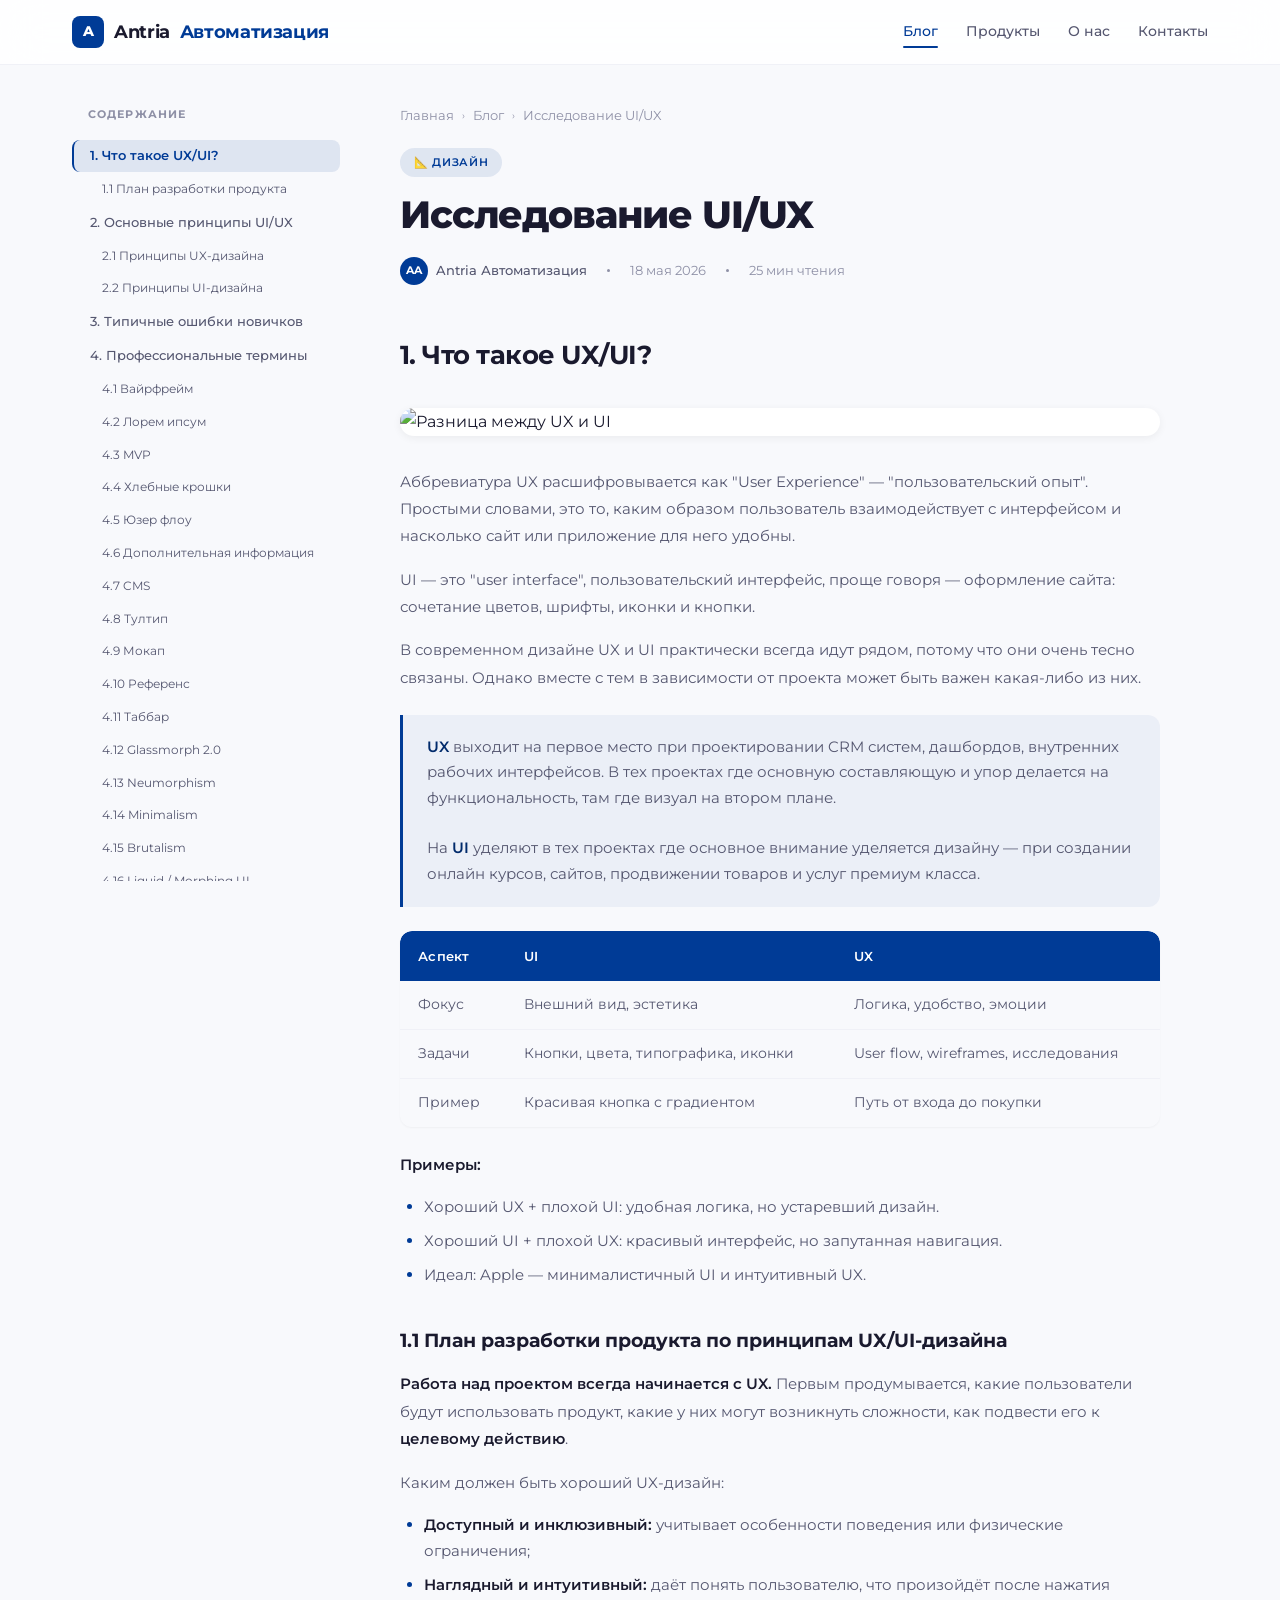
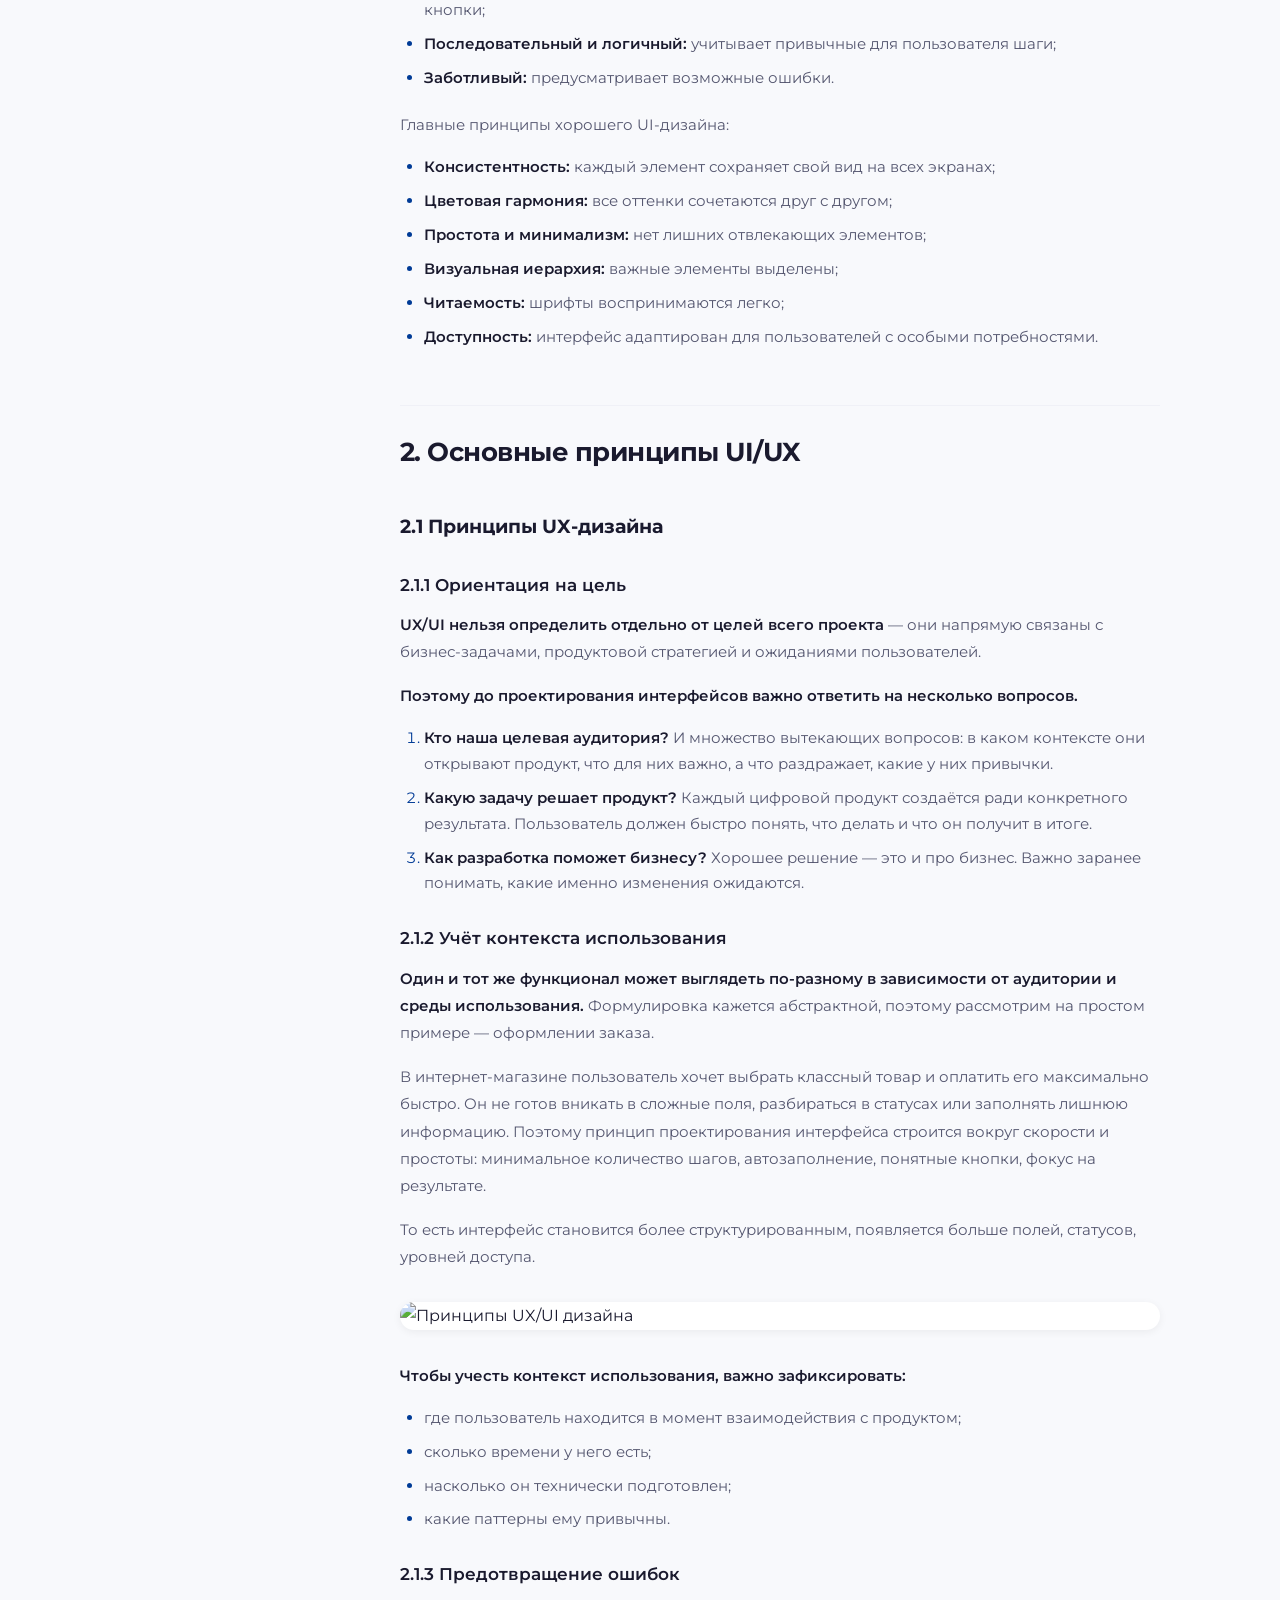
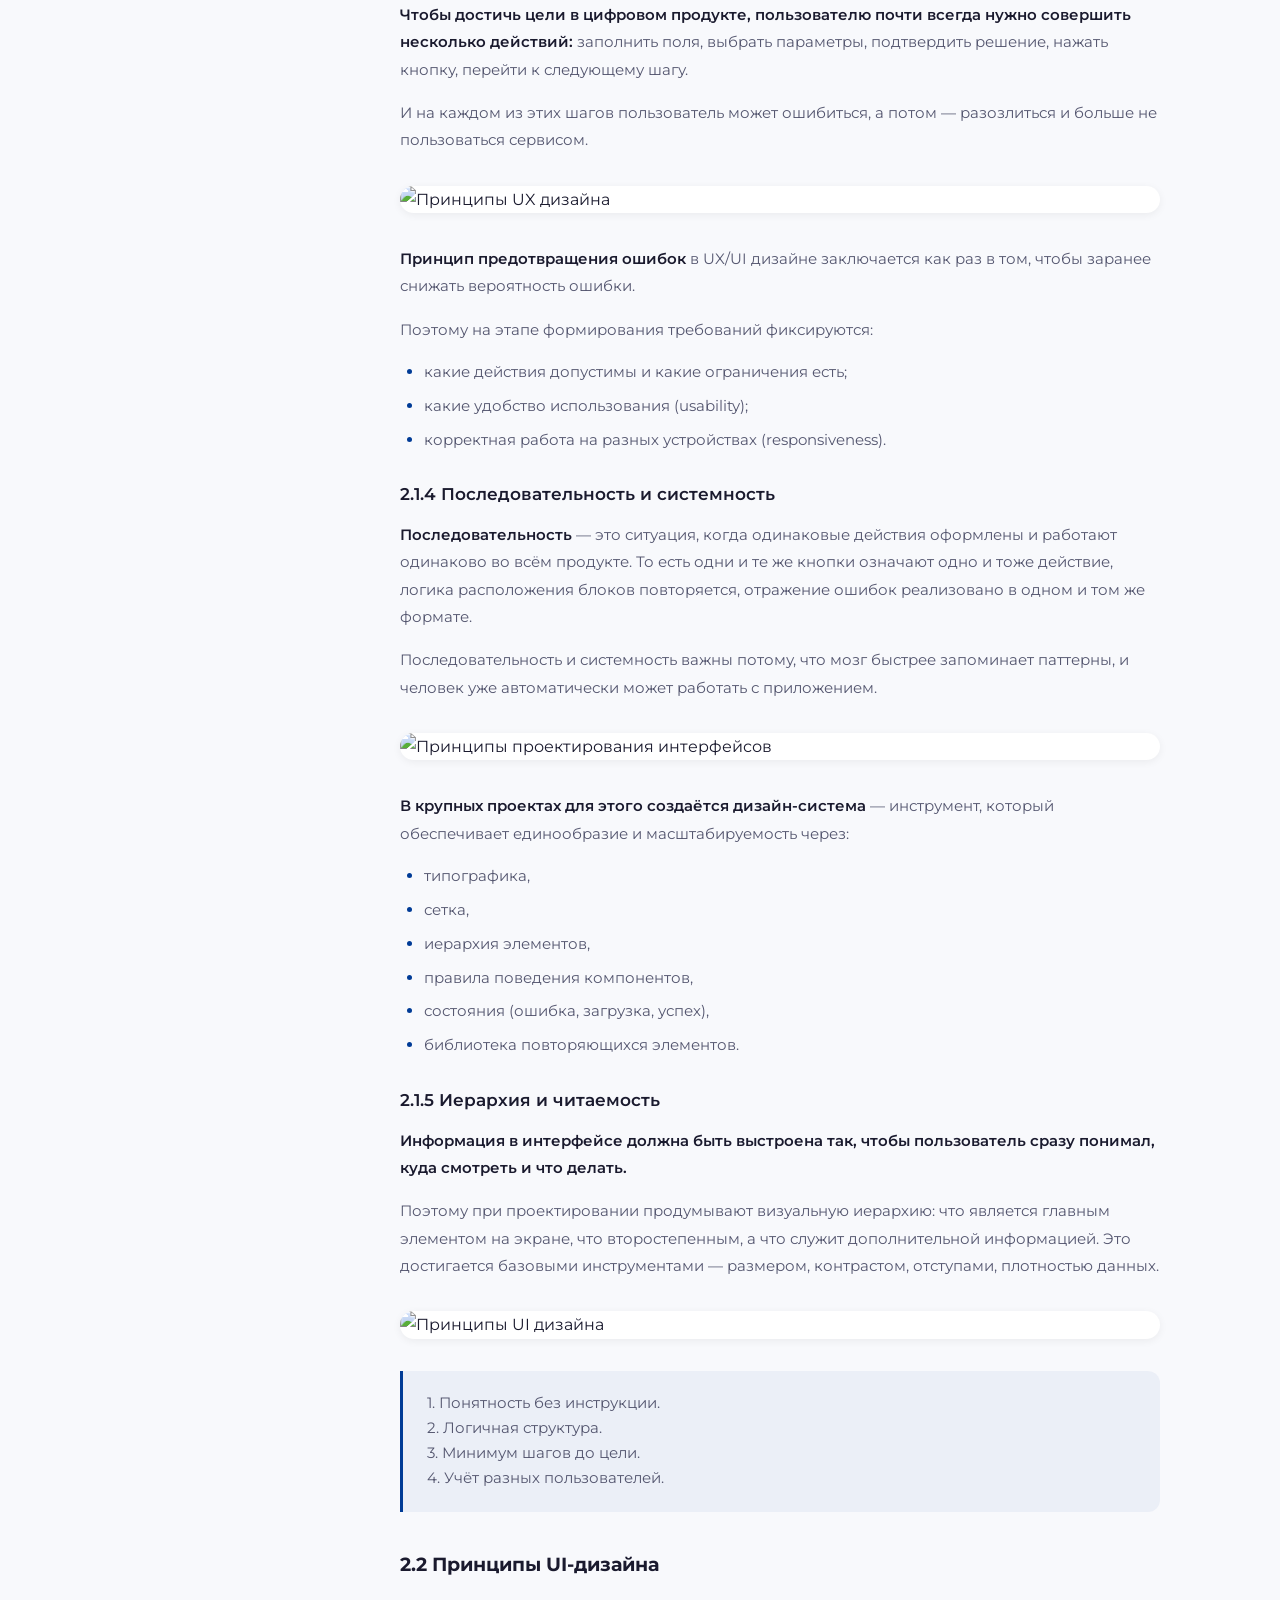
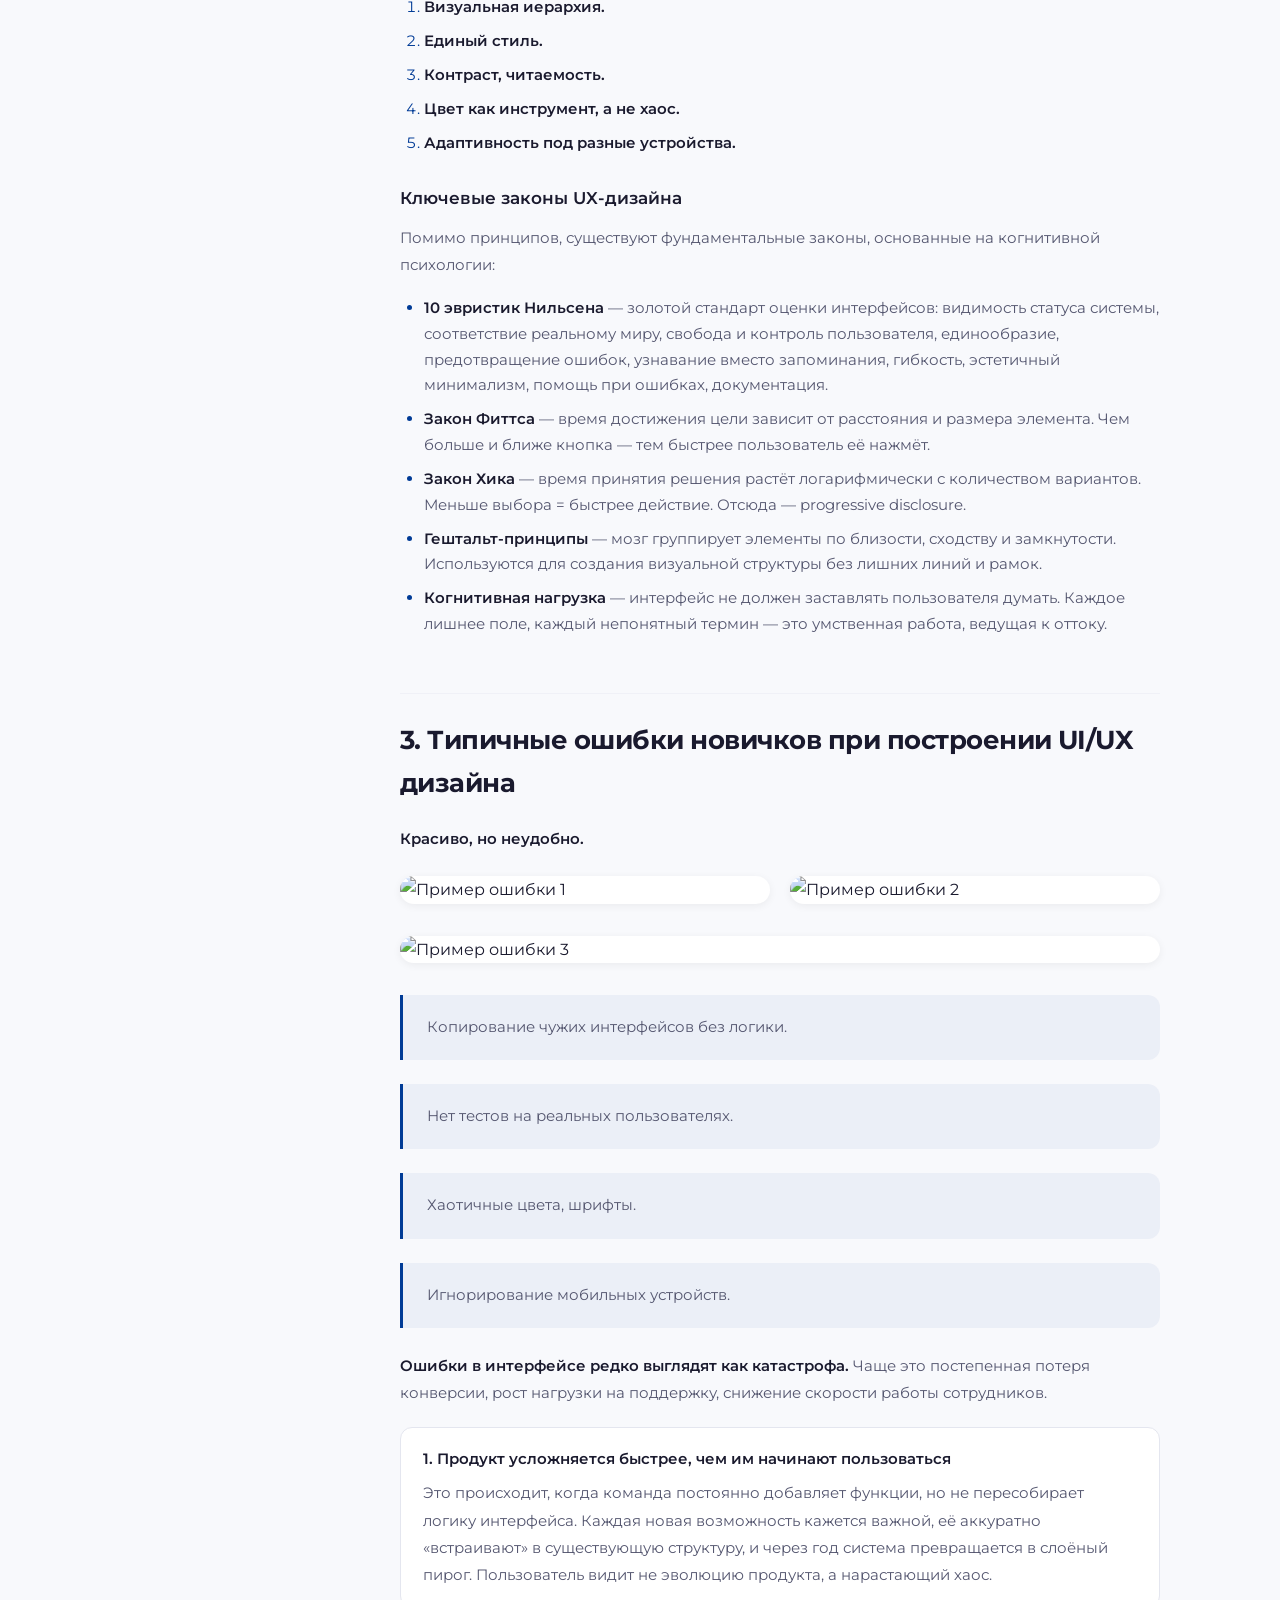
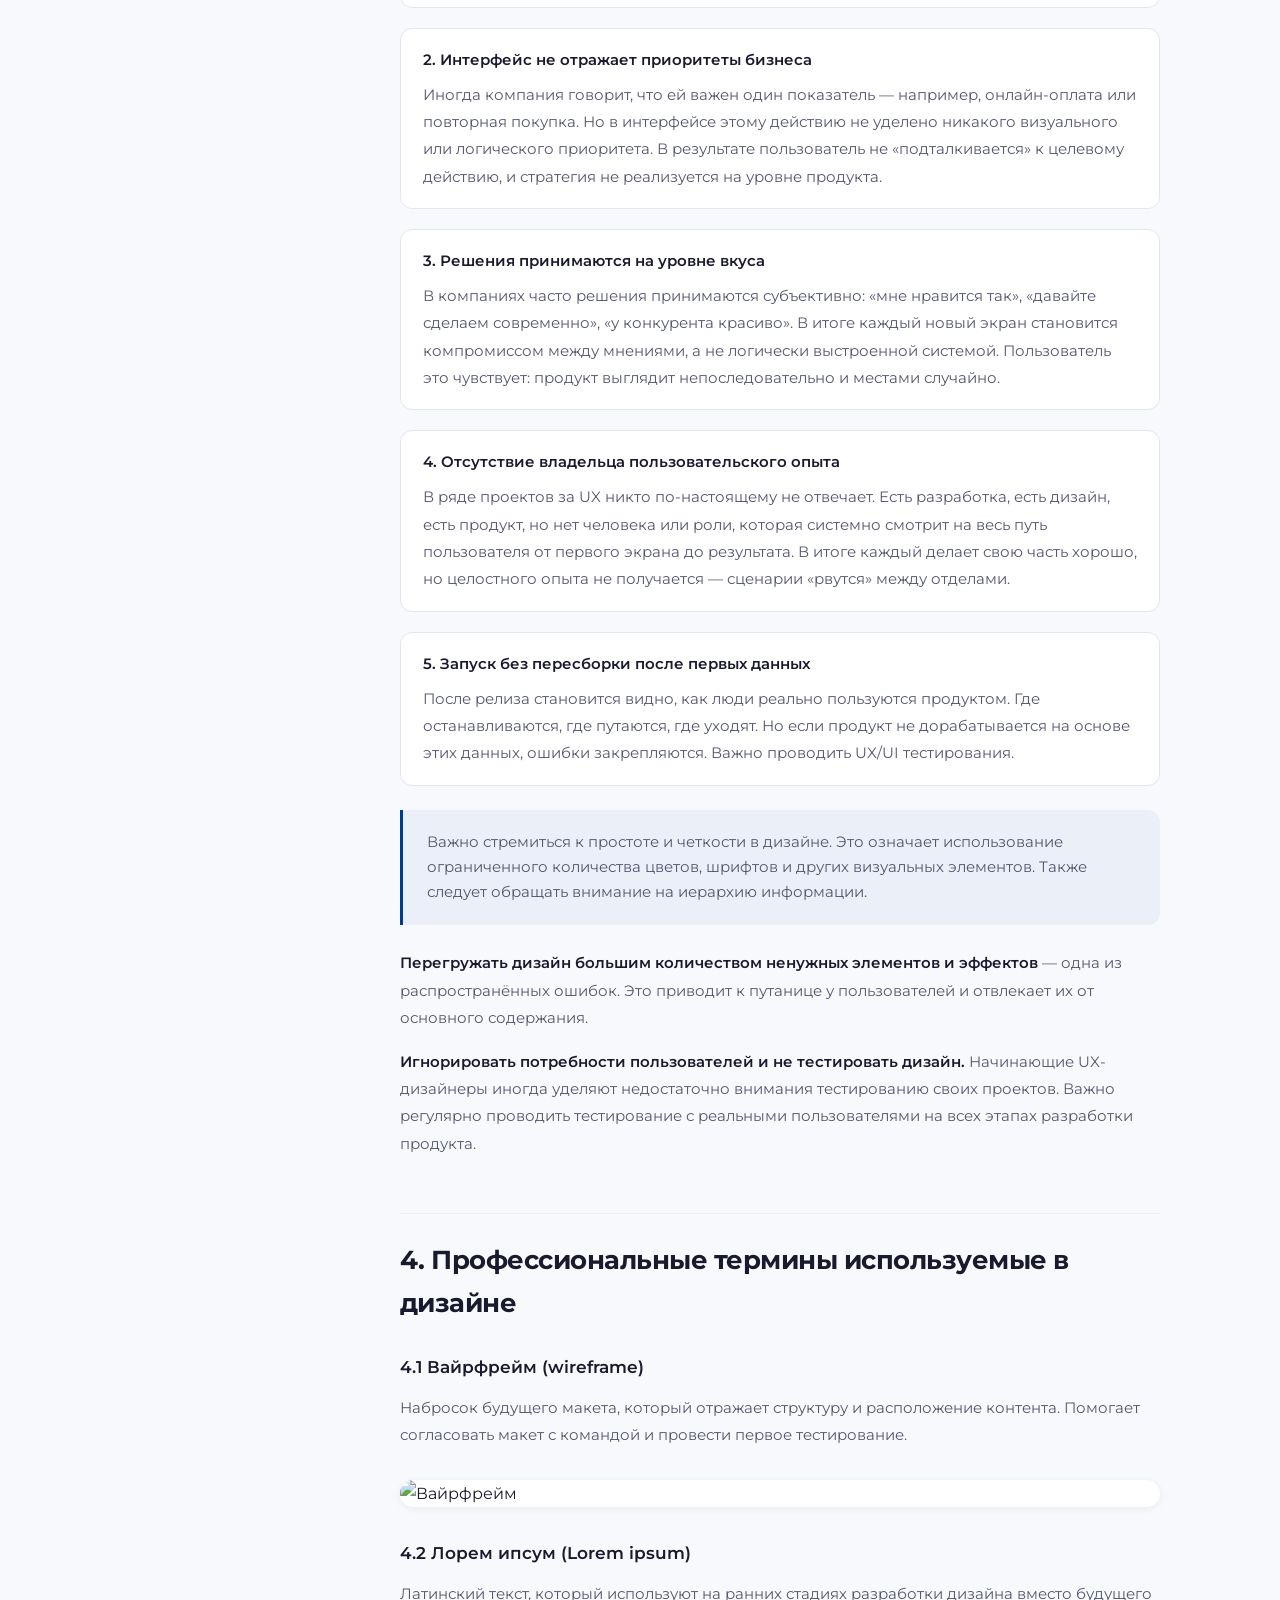
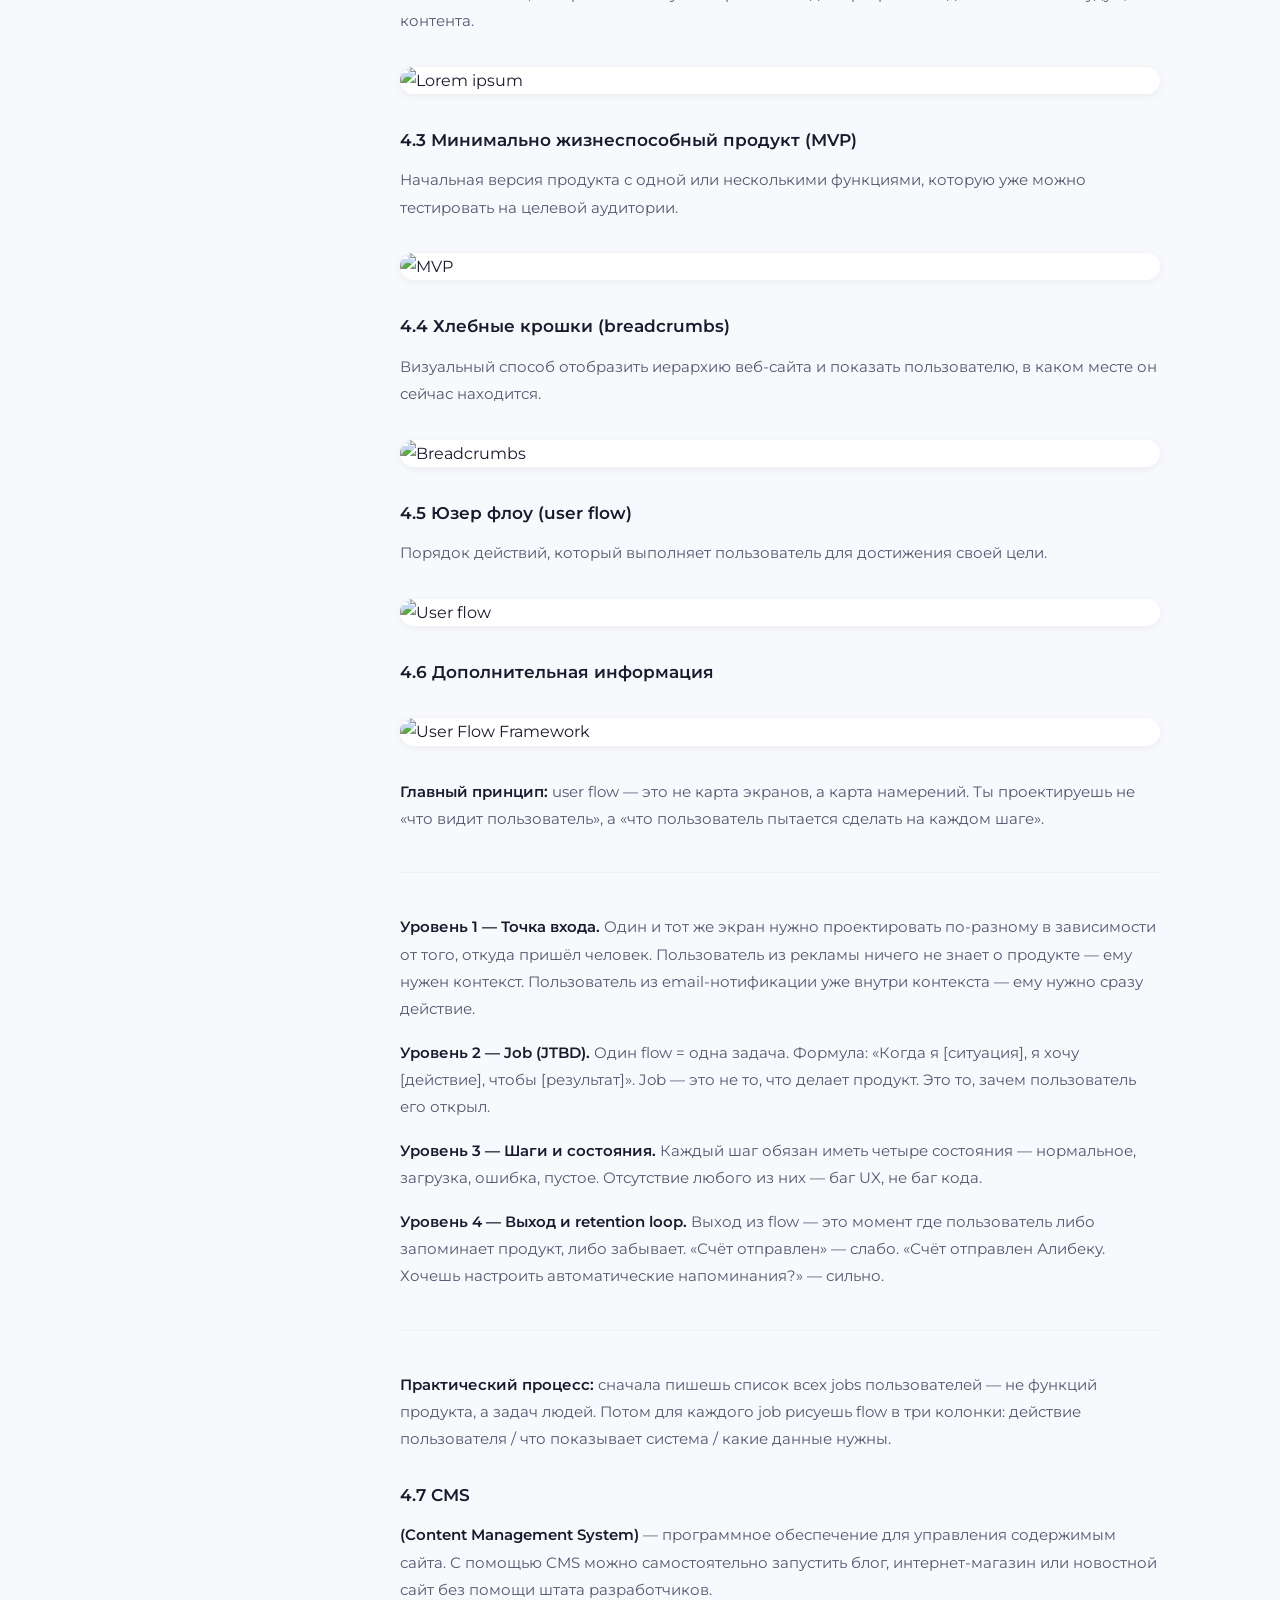
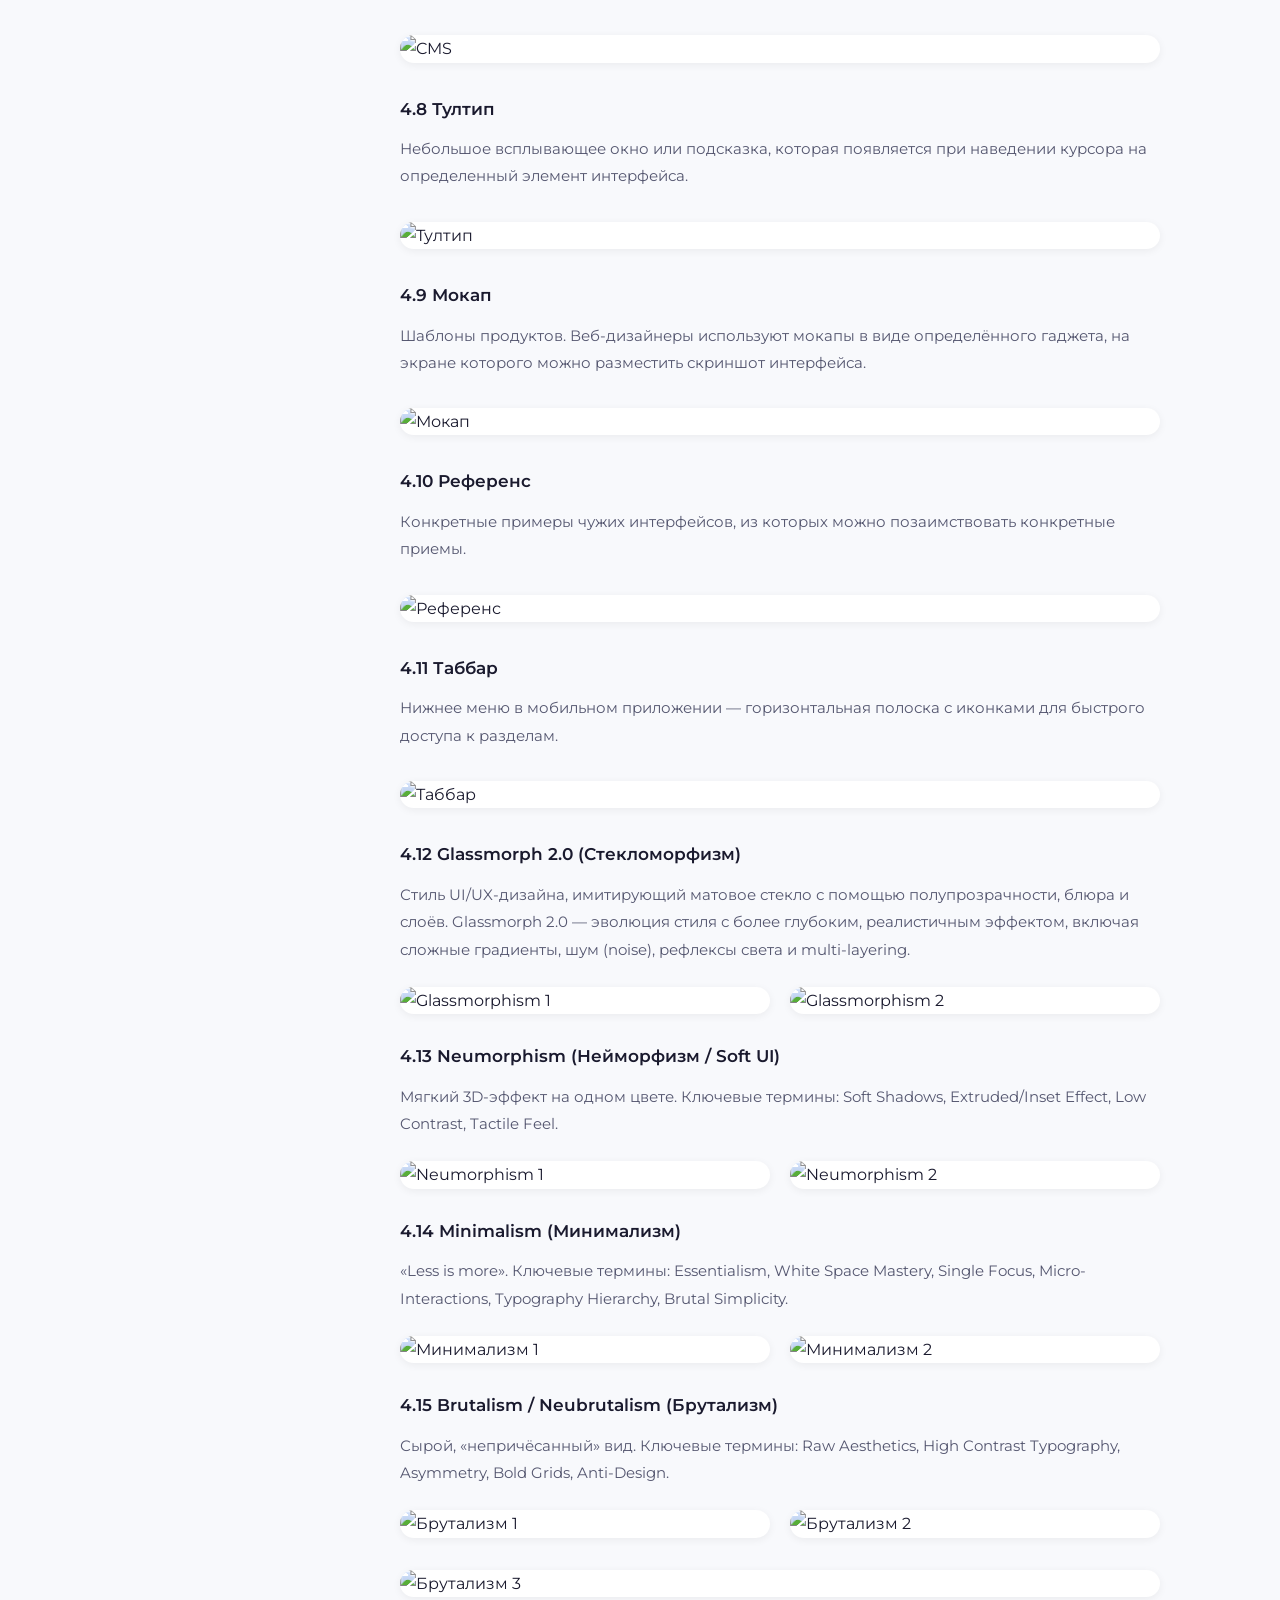
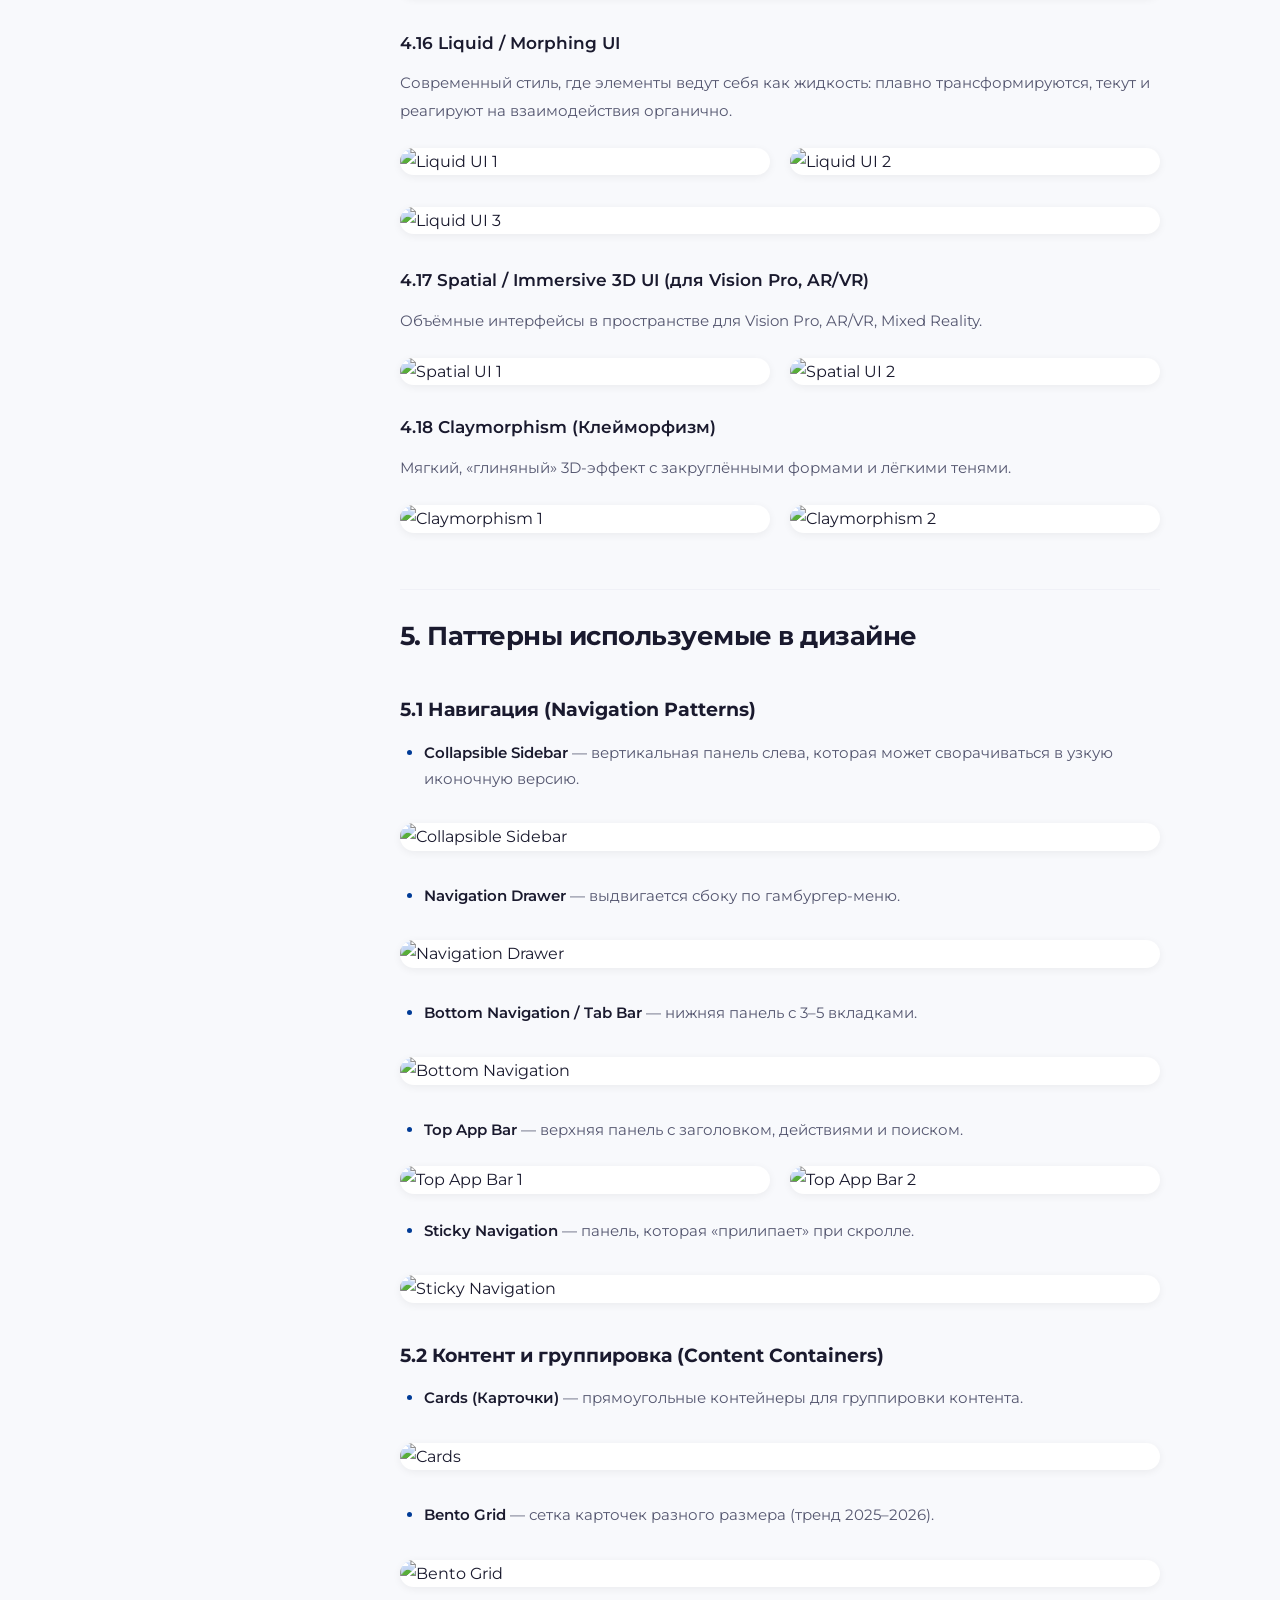
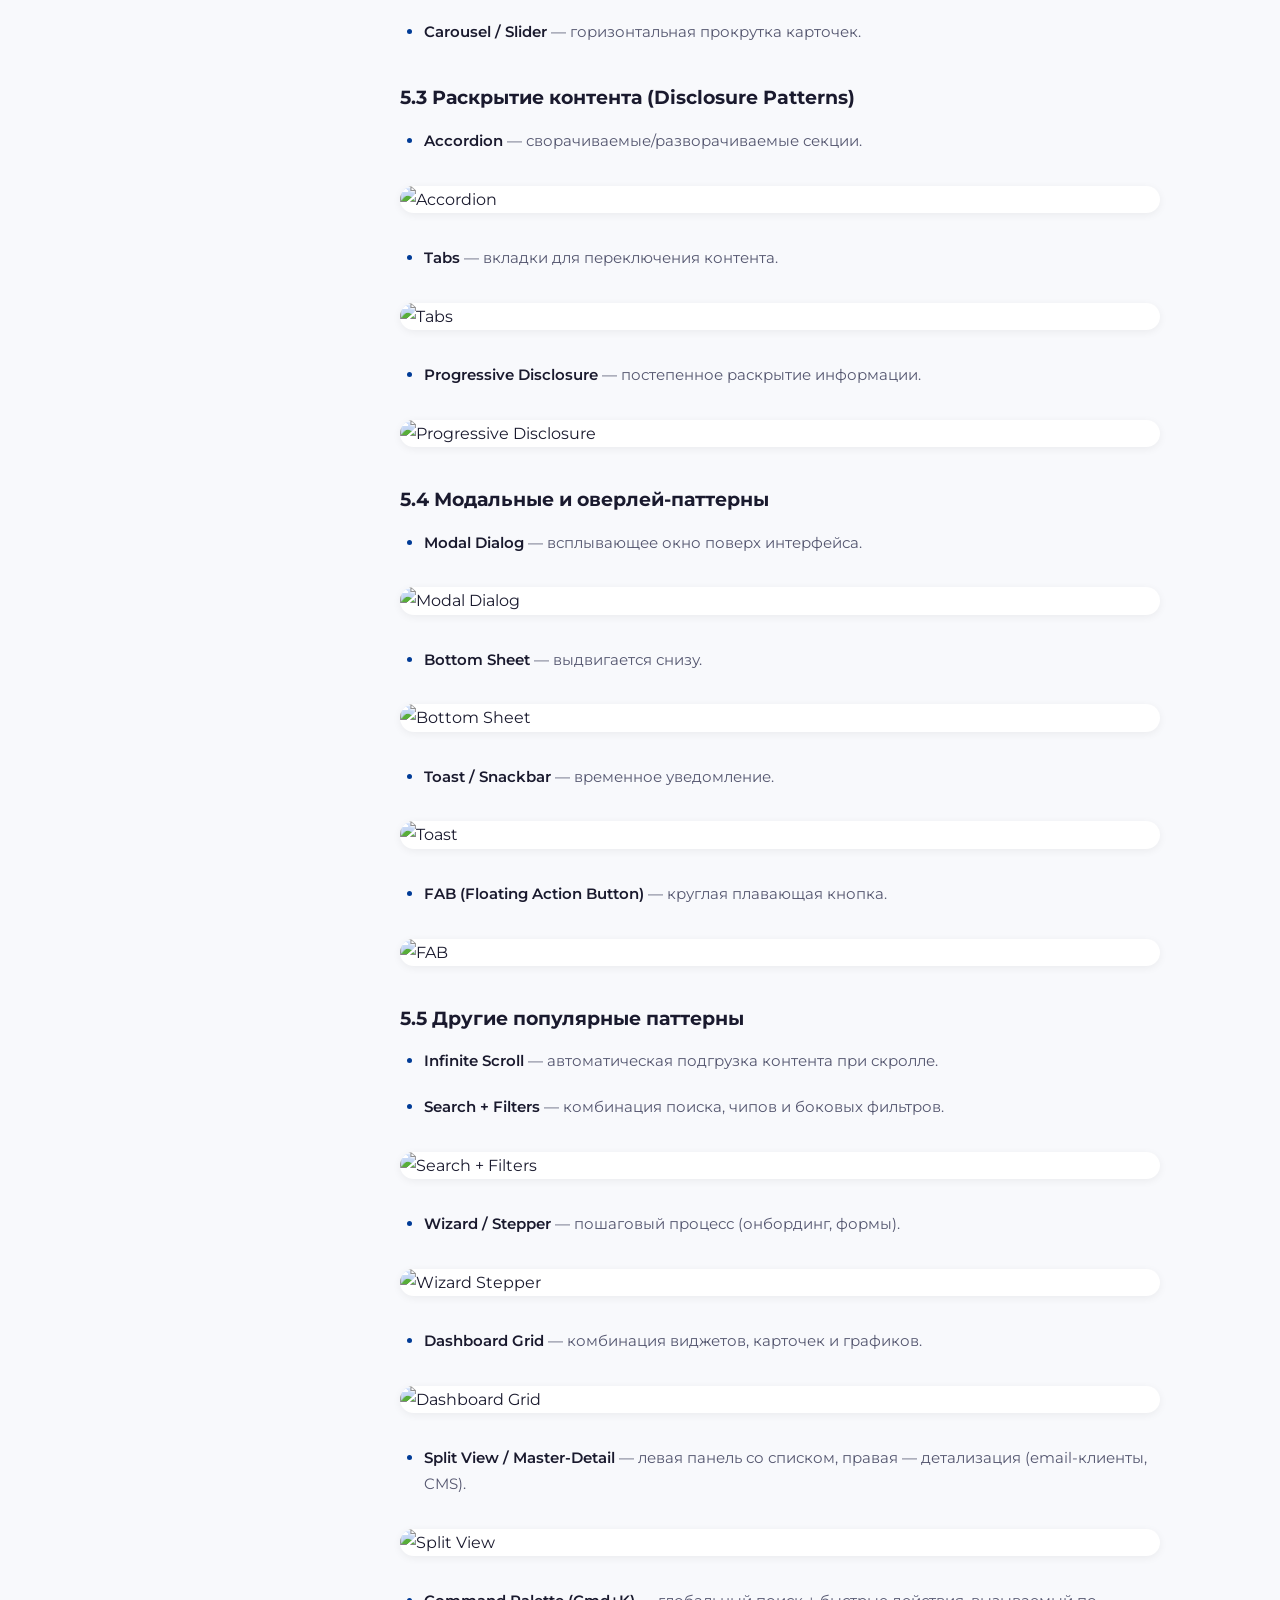
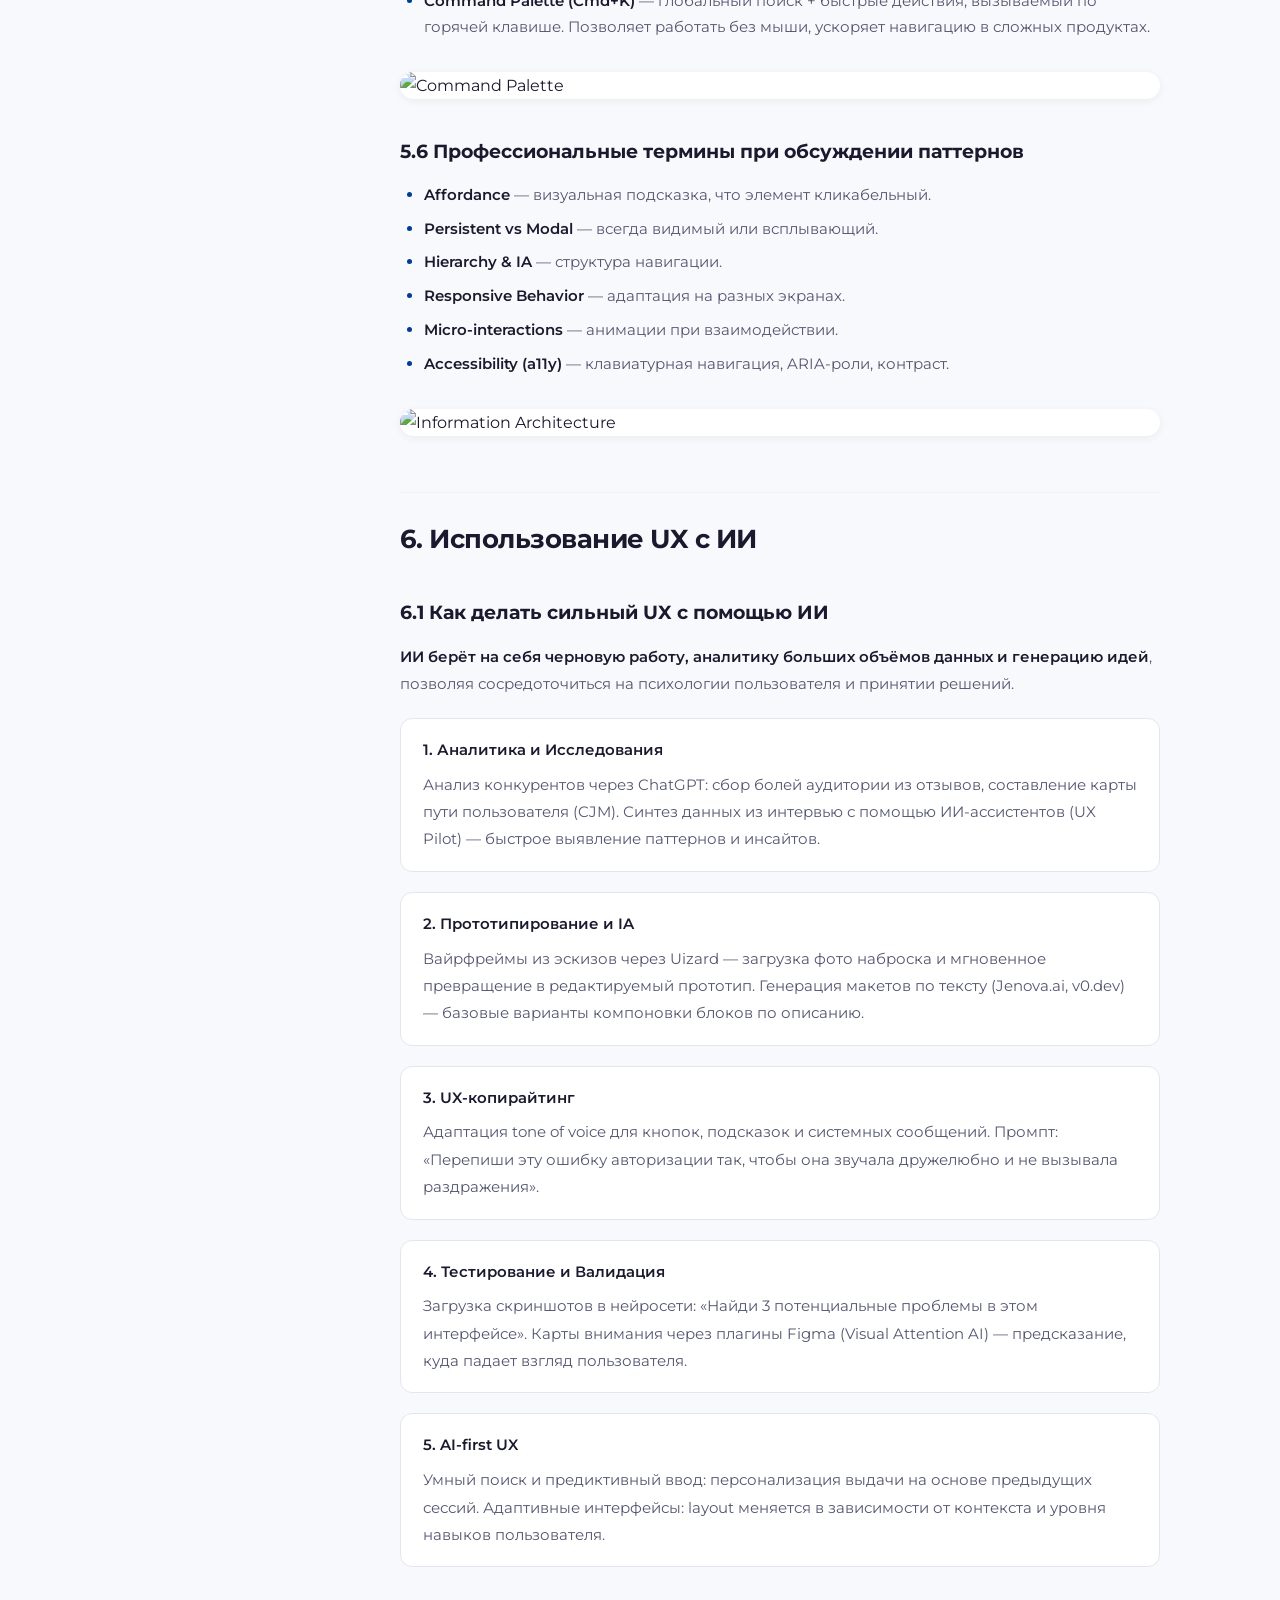
==== index.html @ 22913f63 "Initial commit for Antria Automation Blog" ====
<!DOCTYPE html>
<html lang="ru">
<head>
<meta charset="UTF-8">
<meta name="viewport" content="width=device-width, initial-scale=1.0">
<title>Исследование UI/UX — Antria Автоматизация</title>
<meta name="description" content="Полное исследование UI/UX дизайна: принципы, термины, паттерны и использование ИИ в дизайне.">
<link rel="stylesheet" href="styles.css">
</head>
<body>

<!-- Reading Progress -->
<div class="reading-progress" id="readingProgress"></div>

<header class="site-header" id="siteHeader">
<div class="header-inner">
  <a href="#" class="logo">
    <div class="logo-icon">A</div>
    Antria <span>Автоматизация</span>
  </a>
  <button class="mobile-menu-btn" id="mobileMenuBtn" aria-label="Меню">
    <svg viewBox="0 0 24 24" width="24" height="24" stroke="currentColor" stroke-width="2" fill="none" stroke-linecap="round" stroke-linejoin="round"><line x1="3" y1="12" x2="21" y2="12"></line><line x1="3" y1="6" x2="21" y2="6"></line><line x1="3" y1="18" x2="21" y2="18"></line></svg>
  </button>
  <nav class="header-nav" id="headerNav">
    <a href="#" class="active">Блог</a>
    <a href="#">Продукты</a>
    <a href="#">О нас</a>
    <a href="#">Контакты</a>
  </nav>
</div>
</header>

<!-- Article Layout -->
<main class="article-layout">

<!-- TOC Sidebar -->
<aside class="toc-sidebar" id="tocSidebar">
<div class="toc-label">Содержание</div>
<ul class="toc-list">
  <li><a href="#section-1">1. Что такое UX/UI?</a></li>
  <li><a href="#section-1-1" class="toc-sub">1.1 План разработки продукта</a></li>
  <li><a href="#section-2">2. Основные принципы UI/UX</a></li>
  <li><a href="#section-2-1" class="toc-sub">2.1 Принципы UX-дизайна</a></li>
  <li><a href="#section-2-2" class="toc-sub">2.2 Принципы UI-дизайна</a></li>
  <li><a href="#section-3">3. Типичные ошибки новичков</a></li>
  <li><a href="#section-4">4. Профессиональные термины</a></li>
  <li><a href="#section-4-1" class="toc-sub">4.1 Вайрфрейм</a></li>
  <li><a href="#section-4-2" class="toc-sub">4.2 Лорем ипсум</a></li>
  <li><a href="#section-4-3" class="toc-sub">4.3 MVP</a></li>
  <li><a href="#section-4-4" class="toc-sub">4.4 Хлебные крошки</a></li>
  <li><a href="#section-4-5" class="toc-sub">4.5 Юзер флоу</a></li>
  <li><a href="#section-4-6" class="toc-sub">4.6 Дополнительная информация</a></li>
  <li><a href="#section-4-7" class="toc-sub">4.7 CMS</a></li>
  <li><a href="#section-4-8" class="toc-sub">4.8 Тултип</a></li>
  <li><a href="#section-4-9" class="toc-sub">4.9 Мокап</a></li>
  <li><a href="#section-4-10" class="toc-sub">4.10 Референс</a></li>
  <li><a href="#section-4-11" class="toc-sub">4.11 Таббар</a></li>
  <li><a href="#section-4-12" class="toc-sub">4.12 Glassmorph 2.0</a></li>
  <li><a href="#section-4-13" class="toc-sub">4.13 Neumorphism</a></li>
  <li><a href="#section-4-14" class="toc-sub">4.14 Minimalism</a></li>
  <li><a href="#section-4-15" class="toc-sub">4.15 Brutalism</a></li>
  <li><a href="#section-4-16" class="toc-sub">4.16 Liquid / Morphing UI</a></li>
  <li><a href="#section-4-17" class="toc-sub">4.17 Spatial 3D UI</a></li>
  <li><a href="#section-4-18" class="toc-sub">4.18 Claymorphism</a></li>
  <li><a href="#section-5">5. Паттерны в дизайне</a></li>
  <li><a href="#section-5-1" class="toc-sub">5.1 Навигация</a></li>
  <li><a href="#section-5-2" class="toc-sub">5.2 Контент и группировка</a></li>
  <li><a href="#section-5-3" class="toc-sub">5.3 Раскрытие контента</a></li>
  <li><a href="#section-5-4" class="toc-sub">5.4 Модальные паттерны</a></li>
  <li><a href="#section-5-5" class="toc-sub">5.5 Другие паттерны</a></li>
  <li><a href="#section-5-6" class="toc-sub">5.6 Термины паттернов</a></li>
  <li><a href="#section-6">6. Использование UX с ИИ</a></li>
  <li><a href="#section-6-1" class="toc-sub">6.1 Сильный UX с ИИ</a></li>
  <li><a href="#section-6-2" class="toc-sub">6.2 Генерация UX с ИИ</a></li>
  <li><a href="#section-7">7. Правила для ИИ при работе с UX</a></li>
  <li><a href="#section-7-1" class="toc-sub">7.1 Правила для дизайнера</a></li>
  <li><a href="#section-8">8. Вывод</a></li>
</ul>
</aside>

<!-- Article Content -->
<article class="article-container">

<div class="article-header">
  <div class="article-breadcrumb">
    <a href="#">Главная</a><span class="sep">›</span>
    <a href="#">Блог</a><span class="sep">›</span>
    <span>Исследование UI/UX</span>
  </div>
  <span class="article-tag">📐 Дизайн</span>
  <h1 class="article-title">Исследование UI/UX</h1>
  <div class="article-meta">
    <div class="author"><div class="author-avatar">AA</div> Antria Автоматизация</div>
    <div class="meta-dot"></div>
    <span>18 мая 2026</span>
    <div class="meta-dot"></div>
    <span>25 мин чтения</span>
  </div>
</div>

<div class="article-body">

<!-- SECTION 1 -->
<h2 id="section-1">1. Что такое UX/UI?</h2>

<figure><img src="../ux-i-ui-raznica.jpg" alt="Разница между UX и UI"></figure>

<p>Аббревиатура UX расшифровывается как "User Experience" — "пользовательский опыт". Простыми словами, это то, каким образом пользователь взаимодействует с интерфейсом и насколько сайт или приложение для него удобны.</p>

<p>UI — это "user interface", пользовательский интерфейс, проще говоря — оформление сайта: сочетание цветов, шрифты, иконки и кнопки.</p>

<p>В современном дизайне UX и UI практически всегда идут рядом, потому что они очень тесно связаны. Однако вместе с тем в зависимости от проекта может быть важен какая-либо из них.</p>

<blockquote>
<strong>UX</strong> выходит на первое место при проектировании CRM систем, дашбордов, внутренних рабочих интерфейсов. В тех проектах где основную составляющую и упор делается на функциональность, там где визуал на втором плане.<br><br>
На <strong>UI</strong> уделяют в тех проектах где основное внимание уделяется дизайну — при создании онлайн курсов, сайтов, продвижении товаров и услуг премиум класса.
</blockquote>

<div class="table-responsive">
<table>
<thead><tr><th>Аспект</th><th>UI</th><th>UX</th></tr></thead>
<tbody>
<tr><td>Фокус</td><td>Внешний вид, эстетика</td><td>Логика, удобство, эмоции</td></tr>
<tr><td>Задачи</td><td>Кнопки, цвета, типографика, иконки</td><td>User flow, wireframes, исследования</td></tr>
<tr><td>Пример</td><td>Красивая кнопка с градиентом</td><td>Путь от входа до покупки</td></tr>
</tbody>
</table>
</div>

<p><strong>Примеры:</strong></p>
<ul>
<li>Хороший UX + плохой UI: удобная логика, но устаревший дизайн.</li>
<li>Хороший UI + плохой UX: красивый интерфейс, но запутанная навигация.</li>
<li>Идеал: Apple — минималистичный UI и интуитивный UX.</li>
</ul>

<h3 id="section-1-1">1.1 План разработки продукта по принципам UX/UI-дизайна</h3>

<p><strong>Работа над проектом всегда начинается с UX.</strong> Первым продумывается, какие пользователи будут использовать продукт, какие у них могут возникнуть сложности, как подвести его к <strong>целевому действию</strong>.</p>

<p>Каким должен быть хороший UX-дизайн:</p>
<ul>
<li><strong>Доступный и инклюзивный:</strong> учитывает особенности поведения или физические ограничения;</li>
<li><strong>Наглядный и интуитивный:</strong> даёт понять пользователю, что произойдёт после нажатия кнопки;</li>
<li><strong>Последовательный и логичный:</strong> учитывает привычные для пользователя шаги;</li>
<li><strong>Заботливый:</strong> предусматривает возможные ошибки.</li>
</ul>

<p>Главные принципы хорошего UI-дизайна:</p>
<ul>
<li><strong>Консистентность:</strong> каждый элемент сохраняет свой вид на всех экранах;</li>
<li><strong>Цветовая гармония:</strong> все оттенки сочетаются друг с другом;</li>
<li><strong>Простота и минимализм:</strong> нет лишних отвлекающих элементов;</li>
<li><strong>Визуальная иерархия:</strong> важные элементы выделены;</li>
<li><strong>Читаемость:</strong> шрифты воспринимаются легко;</li>
<li><strong>Доступность:</strong> интерфейс адаптирован для пользователей с особыми потребностями.</li>
</ul>

<!-- SECTION 2 -->
<h2 id="section-2">2. Основные принципы UI/UX</h2>

<h3 id="section-2-1">2.1 Принципы UX-дизайна</h3>

<h4>2.1.1 Ориентация на цель</h4>
<p><strong>UX/UI нельзя определить отдельно от целей всего проекта</strong> — они напрямую связаны с бизнес-задачами, продуктовой стратегией и ожиданиями пользователей.</p>
<p><strong>Поэтому до проектирования интерфейсов важно ответить на несколько вопросов.</strong></p>
<ol>
<li><strong>Кто наша целевая аудитория?</strong> И множество вытекающих вопросов: в каком контексте они открывают продукт, что для них важно, а что раздражает, какие у них привычки.</li>
<li><strong>Какую задачу решает продукт?</strong> Каждый цифровой продукт создаётся ради конкретного результата. Пользователь должен быстро понять, что делать и что он получит в итоге.</li>
<li><strong>Как разработка поможет бизнесу?</strong> Хорошее решение — это и про бизнес. Важно заранее понимать, какие именно изменения ожидаются.</li>
</ol>

<h4>2.1.2 Учёт контекста использования</h4>
<p><strong>Один и тот же функционал может выглядеть по-разному в зависимости от аудитории и среды использования.</strong> Формулировка кажется абстрактной, поэтому рассмотрим на простом примере — оформлении заказа.</p>

<p>В интернет-магазине пользователь хочет выбрать классный товар и оплатить его максимально быстро. Он не готов вникать в сложные поля, разбираться в статусах или заполнять лишнюю информацию. Поэтому принцип проектирования интерфейса строится вокруг скорости и простоты: минимальное количество шагов, автозаполнение, понятные кнопки, фокус на результате.</p>

<p>То есть интерфейс становится более структурированным, появляется больше полей, статусов, уровней доступа.</p>

<figure><img src="../printsipy-uxui-dizayna.webp" alt="Принципы UX/UI дизайна"></figure>

<p><strong>Чтобы учесть контекст использования, важно зафиксировать:</strong></p>
<ul>
<li>где пользователь находится в момент взаимодействия с продуктом;</li>
<li>сколько времени у него есть;</li>
<li>насколько он технически подготовлен;</li>
<li>какие паттерны ему привычны.</li>
</ul>

<h4>2.1.3 Предотвращение ошибок</h4>
<p><strong>Чтобы достичь цели в цифровом продукте, пользователю почти всегда нужно совершить несколько действий:</strong> заполнить поля, выбрать параметры, подтвердить решение, нажать кнопку, перейти к следующему шагу.</p>
<p>И на каждом из этих шагов пользователь может ошибиться, а потом — разозлиться и больше не пользоваться сервисом.</p>

<figure><img src="../principy-UX-dizayna.webp" alt="Принципы UX дизайна"></figure>

<p><strong>Принцип предотвращения ошибок</strong> в UX/UI дизайне заключается как раз в том, чтобы заранее снижать вероятность ошибки.</p>
<p>Поэтому на этапе формирования требований фиксируются:</p>
<ul>
<li>какие действия допустимы и какие ограничения есть;</li>
<li>какие удобство использования (usability);</li>
<li>корректная работа на разных устройствах (responsiveness).</li>
</ul>

<h4>2.1.4 Последовательность и системность</h4>
<p><strong>Последовательность</strong> — это ситуация, когда одинаковые действия оформлены и работают одинаково во всём продукте. То есть одни и те же кнопки означают одно и тоже действие, логика расположения блоков повторяется, отражение ошибок реализовано в одном и том же формате.</p>

<p>Последовательность и системность важны потому, что мозг быстрее запоминает паттерны, и человек уже автоматически может работать с приложением.</p>

<figure><img src="../principy-proektirovaniya-interfeysov.webp" alt="Принципы проектирования интерфейсов"></figure>

<p><strong>В крупных проектах для этого создаётся дизайн-система</strong> — инструмент, который обеспечивает единообразие и масштабируемость через:</p>
<ul>
<li>типографика,</li>
<li>сетка,</li>
<li>иерархия элементов,</li>
<li>правила поведения компонентов,</li>
<li>состояния (ошибка, загрузка, успех),</li>
<li>библиотека повторяющихся элементов.</li>
</ul>

<h4>2.1.5 Иерархия и читаемость</h4>
<p><strong>Информация в интерфейсе должна быть выстроена так, чтобы пользователь сразу понимал, куда смотреть и что делать.</strong></p>

<p>Поэтому при проектировании продумывают визуальную иерархию: что является главным элементом на экране, что второстепенным, а что служит дополнительной информацией. Это достигается базовыми инструментами — размером, контрастом, отступами, плотностью данных.</p>

<figure><img src="../principy-UI-dizayna.jpg" alt="Принципы UI дизайна"></figure>

<blockquote>
1. Понятность без инструкции.<br>
2. Логичная структура.<br>
3. Минимум шагов до цели.<br>
4. Учёт разных пользователей.
</blockquote>

<h3 id="section-2-2">2.2 Принципы UI-дизайна</h3>
<ol>
<li><strong>Визуальная иерархия.</strong></li>
<li><strong>Единый стиль.</strong></li>
<li><strong>Контраст, читаемость.</strong></li>
<li><strong>Цвет как инструмент, а не хаос.</strong></li>
<li><strong>Адаптивность под разные устройства.</strong></li>
</ol>

<h4>Ключевые законы UX-дизайна</h4>
<p>Помимо принципов, существуют фундаментальные законы, основанные на когнитивной психологии:</p>
<ul>
<li><strong>10 эвристик Нильсена</strong> — золотой стандарт оценки интерфейсов: видимость статуса системы, соответствие реальному миру, свобода и контроль пользователя, единообразие, предотвращение ошибок, узнавание вместо запоминания, гибкость, эстетичный минимализм, помощь при ошибках, документация.</li>
<li><strong>Закон Фиттса</strong> — время достижения цели зависит от расстояния и размера элемента. Чем больше и ближе кнопка — тем быстрее пользователь её нажмёт.</li>
<li><strong>Закон Хика</strong> — время принятия решения растёт логарифмически с количеством вариантов. Меньше выбора = быстрее действие. Отсюда — progressive disclosure.</li>
<li><strong>Гештальт-принципы</strong> — мозг группирует элементы по близости, сходству и замкнутости. Используются для создания визуальной структуры без лишних линий и рамок.</li>
<li><strong>Когнитивная нагрузка</strong> — интерфейс не должен заставлять пользователя думать. Каждое лишнее поле, каждый непонятный термин — это умственная работа, ведущая к оттоку.</li>
</ul>

<!-- SECTION 3 -->
<h2 id="section-3">3. Типичные ошибки новичков при построении UI/UX дизайна</h2>

<p><strong>Красиво, но неудобно.</strong></p>

<div class="columns">
<figure><img src="../02580020052025_c0c954a3a268bfc515e88839a41a25de5bd1b194.jpg" alt="Пример ошибки 1"></figure>
<figure><img src="../5-6.png.webp" alt="Пример ошибки 2"></figure>
</div>

<figure><img src="../02575820052025_1c076733da30d01108464d85a8ffad1517acec59.jpg" alt="Пример ошибки 3"></figure>

<blockquote>Копирование чужих интерфейсов без логики.</blockquote>
<blockquote>Нет тестов на реальных пользователях.</blockquote>
<blockquote>Хаотичные цвета, шрифты.</blockquote>
<blockquote>Игнорирование мобильных устройств.</blockquote>

<p><strong>Ошибки в интерфейсе редко выглядят как катастрофа.</strong> Чаще это постепенная потеря конверсии, рост нагрузки на поддержку, снижение скорости работы сотрудников.</p>

<div class="highlight-item">
<div class="highlight-title">1. Продукт усложняется быстрее, чем им начинают пользоваться</div>
<p>Это происходит, когда команда постоянно добавляет функции, но не пересобирает логику интерфейса. Каждая новая возможность кажется важной, её аккуратно «встраивают» в существующую структуру, и через год система превращается в слоёный пирог. Пользователь видит не эволюцию продукта, а нарастающий хаос.</p>
</div>

<div class="highlight-item">
<div class="highlight-title">2. Интерфейс не отражает приоритеты бизнеса</div>
<p>Иногда компания говорит, что ей важен один показатель — например, онлайн-оплата или повторная покупка. Но в интерфейсе этому действию не уделено никакого визуального или логического приоритета. В результате пользователь не «подталкивается» к целевому действию, и стратегия не реализуется на уровне продукта.</p>
</div>

<div class="highlight-item">
<div class="highlight-title">3. Решения принимаются на уровне вкуса</div>
<p>В компаниях часто решения принимаются субъективно: «мне нравится так», «давайте сделаем современно», «у конкурента красиво». В итоге каждый новый экран становится компромиссом между мнениями, а не логически выстроенной системой. Пользователь это чувствует: продукт выглядит непоследовательно и местами случайно.</p>
</div>

<div class="highlight-item">
<div class="highlight-title">4. Отсутствие владельца пользовательского опыта</div>
<p>В ряде проектов за UX никто по-настоящему не отвечает. Есть разработка, есть дизайн, есть продукт, но нет человека или роли, которая системно смотрит на весь путь пользователя от первого экрана до результата. В итоге каждый делает свою часть хорошо, но целостного опыта не получается — сценарии «рвутся» между отделами.</p>
</div>

<div class="highlight-item">
<div class="highlight-title">5. Запуск без пересборки после первых данных</div>
<p>После релиза становится видно, как люди реально пользуются продуктом. Где останавливаются, где путаются, где уходят. Но если продукт не дорабатывается на основе этих данных, ошибки закрепляются. Важно проводить UX/UI тестирования.</p>
</div>

<blockquote>Важно стремиться к простоте и четкости в дизайне. Это означает использование ограниченного количества цветов, шрифтов и других визуальных элементов. Также следует обращать внимание на иерархию информации.</blockquote>

<p><strong>Перегружать дизайн большим количеством ненужных элементов и эффектов</strong> — одна из распространённых ошибок. Это приводит к путанице у пользователей и отвлекает их от основного содержания.</p>

<p><strong>Игнорировать потребности пользователей и не тестировать дизайн.</strong> Начинающие UX-дизайнеры иногда уделяют недостаточно внимания тестированию своих проектов. Важно регулярно проводить тестирование с реальными пользователями на всех этапах разработки продукта.</p>

<!-- SECTION 4 -->
<h2 id="section-4">4. Профессиональные термины используемые в дизайне</h2>

<h4 id="section-4-1">4.1 Вайрфрейм (wireframe)</h4>
<p>Набросок будущего макета, который отражает структуру и расположение контента. Помогает согласовать макет с командой и провести первое тестирование.</p>
<figure><img src="../wireframe-v-ux.jpg" alt="Вайрфрейм"></figure>

<h4 id="section-4-2">4.2 Лорем ипсум (Lorem ipsum)</h4>
<p>Латинский текст, который используют на ранних стадиях разработки дизайна вместо будущего контента.</p>
<figure><img src="../lorem-ipsum-v-ux.jpg" alt="Lorem ipsum"></figure>

<h4 id="section-4-3">4.3 Минимально жизнеспособный продукт (MVP)</h4>
<p>Начальная версия продукта с одной или несколькими функциями, которую уже можно тестировать на целевой аудитории.</p>
<figure><img src="../MVP-v-ux.jpg" alt="MVP"></figure>

<h4 id="section-4-4">4.4 Хлебные крошки (breadcrumbs)</h4>
<p>Визуальный способ отобразить иерархию веб-сайта и показать пользователю, в каком месте он сейчас находится.</p>
<figure><img src="../Breadcrumbs-v-ux.jpg" alt="Breadcrumbs"></figure>

<h4 id="section-4-5">4.5 Юзер флоу (user flow)</h4>
<p>Порядок действий, который выполняет пользователь для достижения своей цели.</p>
<figure><img src="../User-flow-Linkedin-v-ux.jpg" alt="User flow"></figure>

<h4 id="section-4-6">4.6 Дополнительная информация</h4>
<figure><img src="../user_flow_framework.svg" alt="User Flow Framework"></figure>

<p><strong>Главный принцип:</strong> user flow — это не карта экранов, а карта намерений. Ты проектируешь не «что видит пользователь», а «что пользователь пытается сделать на каждом шаге».</p>

<hr>

<p><strong>Уровень 1 — Точка входа.</strong> Один и тот же экран нужно проектировать по-разному в зависимости от того, откуда пришёл человек. Пользователь из рекламы ничего не знает о продукте — ему нужен контекст. Пользователь из email-нотификации уже внутри контекста — ему нужно сразу действие.</p>

<p><strong>Уровень 2 — Job (JTBD).</strong> Один flow = одна задача. Формула: «Когда я [ситуация], я хочу [действие], чтобы [результат]». Job — это не то, что делает продукт. Это то, зачем пользователь его открыл.</p>

<p><strong>Уровень 3 — Шаги и состояния.</strong> Каждый шаг обязан иметь четыре состояния — нормальное, загрузка, ошибка, пустое. Отсутствие любого из них — баг UX, не баг кода.</p>

<p><strong>Уровень 4 — Выход и retention loop.</strong> Выход из flow — это момент где пользователь либо запоминает продукт, либо забывает. «Счёт отправлен» — слабо. «Счёт отправлен Алибеку. Хочешь настроить автоматические напоминания?» — сильно.</p>

<hr>

<p><strong>Практический процесс:</strong> сначала пишешь список всех jobs пользователей — не функций продукта, а задач людей. Потом для каждого job рисуешь flow в три колонки: действие пользователя / что показывает система / какие данные нужны.</p>

<h4 id="section-4-7">4.7 CMS</h4>
<p><strong>(Content Management System)</strong> — программное обеспечение для управления содержимым сайта. С помощью CMS можно самостоятельно запустить блог, интернет-магазин или новостной сайт без помощи штата разработчиков.</p>
<figure><img src="../07222612102022_08fda0244b5397e030ee401fd2bea5b24f78a72b.jpg" alt="CMS"></figure>

<h4 id="section-4-8">4.8 Тултип</h4>
<p>Небольшое всплывающее окно или подсказка, которая появляется при наведении курсора на определенный элемент интерфейса.</p>
<figure><img src="../tultip-na-sayte-1536x666.png" alt="Тултип"></figure>

<h4 id="section-4-9">4.9 Мокап</h4>
<p>Шаблоны продуктов. Веб-дизайнеры используют мокапы в виде определённого гаджета, на экране которого можно разместить скриншот интерфейса.</p>
<figure><img src="../mokap-ustroystva.png" alt="Мокап"></figure>

<h4 id="section-4-10">4.10 Референс</h4>
<p>Конкретные примеры чужих интерфейсов, из которых можно позаимствовать конкретные приемы.</p>
<figure><img src="../referens.png" alt="Референс"></figure>

<h4 id="section-4-11">4.11 Таббар</h4>
<p>Нижнее меню в мобильном приложении — горизонтальная полоска с иконками для быстрого доступа к разделам.</p>
<figure><img src="../tabbar-v-mobilnom-prilozhenii-1536x864.png" alt="Таббар"></figure>

<h4 id="section-4-12">4.12 Glassmorph 2.0 (Стекломорфизм)</h4>
<p>Стиль UI/UX-дизайна, имитирующий матовое стекло с помощью полупрозрачности, блюра и слоёв. Glassmorph 2.0 — эволюция стиля с более глубоким, реалистичным эффектом, включая сложные градиенты, шум (noise), рефлексы света и multi-layering.</p>
<div class="columns">
<figure><img src="../image.png" alt="Glassmorphism 1"></figure>
<figure><img src="../original-1e46236423567a39ab2d9c7a66251e20.webp" alt="Glassmorphism 2"></figure>
</div>

<h4 id="section-4-13">4.13 Neumorphism (Нейморфизм / Soft UI)</h4>
<p>Мягкий 3D-эффект на одном цвете. Ключевые термины: Soft Shadows, Extruded/Inset Effect, Low Contrast, Tactile Feel.</p>
<div class="columns">
<figure><img src="../original-2ca4c71c757fc3f1b55dcb974523dcb9.webp" alt="Neumorphism 1"></figure>
<figure><img src="../original-03eb66bf7f1a6545d995e3323b3d5a17.webp" alt="Neumorphism 2"></figure>
</div>

<h4 id="section-4-14">4.14 Minimalism (Минимализм)</h4>
<p>«Less is more». Ключевые термины: Essentialism, White Space Mastery, Single Focus, Micro-Interactions, Typography Hierarchy, Brutal Simplicity.</p>
<div class="columns">
<figure><img src="../32eb9347e6ecdd88074c17efeb1fc29e.webp" alt="Минимализм 1"></figure>
<figure><img src="../original-188b3483bf9445f5760a681d88362df6.webp" alt="Минимализм 2"></figure>
</div>

<h4 id="section-4-15">4.15 Brutalism / Neubrutalism (Брутализм)</h4>
<p>Сырой, «непричёсанный» вид. Ключевые термины: Raw Aesthetics, High Contrast Typography, Asymmetry, Bold Grids, Anti-Design.</p>
<div class="columns">
<figure><img src="../original-bda64e6b796265e27df1b6012df1f6a1.webp" alt="Брутализм 1"></figure>
<figure><img src="../original-e077234ded838f1d67eb1b728171bad9.webp" alt="Брутализм 2"></figure>
</div>
<figure><img src="../original-525c61d161bd05ba2334f8139250c03c.webp" alt="Брутализм 3"></figure>

<h4 id="section-4-16">4.16 Liquid / Morphing UI</h4>
<p>Современный стиль, где элементы ведут себя как жидкость: плавно трансформируются, текут и реагируют на взаимодействия органично.</p>
<div class="columns">
<figure><img src="../image%201.png" alt="Liquid UI 1"></figure>
<figure><img src="../8954249e0569cc507d1a58fa5581bf81.webp" alt="Liquid UI 2"></figure>
</div>
<figure><img src="../image%202.png" alt="Liquid UI 3"></figure>

<h4 id="section-4-17">4.17 Spatial / Immersive 3D UI (для Vision Pro, AR/VR)</h4>
<p>Объёмные интерфейсы в пространстве для Vision Pro, AR/VR, Mixed Reality.</p>
<div class="columns">
<figure><img src="../88692e6b6f19c3d04fe0ed91dbf13e75.webp" alt="Spatial UI 1"></figure>
<figure><img src="../original-cb728fb797374d1b698ae99c4d552511.webp" alt="Spatial UI 2"></figure>
</div>

<h4 id="section-4-18">4.18 Claymorphism (Клейморфизм)</h4>
<p>Мягкий, «глиняный» 3D-эффект с закруглёнными формами и лёгкими тенями.</p>
<div class="columns">
<figure><img src="../image%203.png" alt="Claymorphism 1"></figure>
<figure><img src="../image%204.png" alt="Claymorphism 2"></figure>
</div>

<!-- SECTION 5 -->
<h2 id="section-5">5. Паттерны используемые в дизайне</h2>

<h3 id="section-5-1">5.1 Навигация (Navigation Patterns)</h3>
<ul>
<li><strong>Collapsible Sidebar</strong> — вертикальная панель слева, которая может сворачиваться в узкую иконочную версию.</li>
</ul>
<figure><img src="../original-6afeb7deed76fcbe9646cce97805694f.webp" alt="Collapsible Sidebar"></figure>
<ul>
<li><strong>Navigation Drawer</strong> — выдвигается сбоку по гамбургер-меню.</li>
</ul>
<figure><img src="../0c1b07fec1cf56a37e0181d3fc1504fc.webp" alt="Navigation Drawer"></figure>
<ul>
<li><strong>Bottom Navigation / Tab Bar</strong> — нижняя панель с 3–5 вкладками.</li>
</ul>
<figure><img src="../61c9d4b585afbbe6cd1ab0b47d70ba61.webp" alt="Bottom Navigation"></figure>
<ul>
<li><strong>Top App Bar</strong> — верхняя панель с заголовком, действиями и поиском.</li>
</ul>
<div class="columns">
<figure><img src="../original-4b54d814ce54ed87e4bd13460c34156f.webp" alt="Top App Bar 1"></figure>
<figure><img src="../original-9b7e95e797cb063d5139d308446eb970.webp" alt="Top App Bar 2"></figure>
</div>
<ul>
<li><strong>Sticky Navigation</strong> — панель, которая «прилипает» при скролле.</li>
</ul>
<figure><img src="../original-bb60087967adc058bd1570680d23000a.webp" alt="Sticky Navigation"></figure>

<h3 id="section-5-2">5.2 Контент и группировка (Content Containers)</h3>
<ul>
<li><strong>Cards (Карточки)</strong> — прямоугольные контейнеры для группировки контента.</li>
</ul>
<figure><img src="../de7f77f6d4a4871b7ae50e949499eaea.webp" alt="Cards"></figure>
<ul>
<li><strong>Bento Grid</strong> — сетка карточек разного размера (тренд 2025–2026).</li>
</ul>
<figure><img src="../original-64dbbdf66bdba8410b49aaf98a1ac8f2.webp" alt="Bento Grid"></figure>
<ul>
<li><strong>Carousel / Slider</strong> — горизонтальная прокрутка карточек.</li>
</ul>

<h3 id="section-5-3">5.3 Раскрытие контента (Disclosure Patterns)</h3>
<ul>
<li><strong>Accordion</strong> — сворачиваемые/разворачиваемые секции.</li>
</ul>
<figure><img src="../original-85ee431b561b6684650df7be592cc6a4.webp" alt="Accordion"></figure>
<ul>
<li><strong>Tabs</strong> — вкладки для переключения контента.</li>
</ul>
<figure><img src="../original-0342dfb4282c9c122bed24ed0866c67b.webp" alt="Tabs"></figure>
<ul>
<li><strong>Progressive Disclosure</strong> — постепенное раскрытие информации.</li>
</ul>
<figure><img src="../original-8e5afaef1ed149f4e12ae35f17294a38.webp" alt="Progressive Disclosure"></figure>

<h3 id="section-5-4">5.4 Модальные и оверлей-паттерны</h3>
<ul>
<li><strong>Modal Dialog</strong> — всплывающее окно поверх интерфейса.</li>
</ul>
<figure><img src="../original-ccd919853ff69b8b2dd52c1636c6b88a.webp" alt="Modal Dialog"></figure>
<ul>
<li><strong>Bottom Sheet</strong> — выдвигается снизу.</li>
</ul>
<figure><img src="../324d98694213d216cb51d86c089c72f5.webp" alt="Bottom Sheet"></figure>
<ul>
<li><strong>Toast / Snackbar</strong> — временное уведомление.</li>
</ul>
<figure><img src="../original-e89750bd486d7dd82f0709dfa749ccff.webp" alt="Toast"></figure>
<ul>
<li><strong>FAB (Floating Action Button)</strong> — круглая плавающая кнопка.</li>
</ul>
<figure><img src="../original-09acfa0dd8598ba099a76e375a402fe0.gif" alt="FAB"></figure>

<h3 id="section-5-5">5.5 Другие популярные паттерны</h3>
<ul>
<li><strong>Infinite Scroll</strong> — автоматическая подгрузка контента при скролле.</li>
</ul>
<ul>
<li><strong>Search + Filters</strong> — комбинация поиска, чипов и боковых фильтров.</li>
</ul>
<figure><img src="../original-8f9e4b1c3cc91b72878f8e110585bf0f.webp" alt="Search + Filters"></figure>
<ul>
<li><strong>Wizard / Stepper</strong> — пошаговый процесс (онбординг, формы).</li>
</ul>
<figure><img src="../original-49d4dfb88fa71a870f26e9178dc6c580.webp" alt="Wizard Stepper"></figure>
<ul>
<li><strong>Dashboard Grid</strong> — комбинация виджетов, карточек и графиков.</li>
</ul>
<figure><img src="../de34bc450823ce8e614cc6689d86421c.webp" alt="Dashboard Grid"></figure>
<ul>
<li><strong>Split View / Master-Detail</strong> — левая панель со списком, правая — детализация (email-клиенты, CMS).</li>
</ul>
<figure><img src="../original-54ce15d985c08493ecb16a256442492f.webp" alt="Split View"></figure>
<ul>
<li><strong>Command Palette (Cmd+K)</strong> — глобальный поиск + быстрые действия, вызываемый по горячей клавише. Позволяет работать без мыши, ускоряет навигацию в сложных продуктах.</li>
</ul>
<figure><img src="../c4ed2f537715a723758f860dac94540f.webp" alt="Command Palette"></figure>

<h3 id="section-5-6">5.6 Профессиональные термины при обсуждении паттернов</h3>
<ul>
<li><strong>Affordance</strong> — визуальная подсказка, что элемент кликабельный.</li>
<li><strong>Persistent vs Modal</strong> — всегда видимый или всплывающий.</li>
<li><strong>Hierarchy & IA</strong> — структура навигации.</li>
<li><strong>Responsive Behavior</strong> — адаптация на разных экранах.</li>
<li><strong>Micro-interactions</strong> — анимации при взаимодействии.</li>
<li><strong>Accessibility (a11y)</strong> — клавиатурная навигация, ARIA-роли, контраст.</li>
</ul>
<figure><img src="../59500051c698759c0d3c7eee8202a879.webp" alt="Information Architecture"></figure>

<!-- SECTION 6 -->
<h2 id="section-6">6. Использование UX с ИИ</h2>

<h3 id="section-6-1">6.1 Как делать сильный UX с помощью ИИ</h3>
<p><strong>ИИ берёт на себя черновую работу, аналитику больших объёмов данных и генерацию идей</strong>, позволяя сосредоточиться на психологии пользователя и принятии решений.</p>

<div class="highlight-item">
<div class="highlight-title">1. Аналитика и Исследования</div>
<p>Анализ конкурентов через ChatGPT: сбор болей аудитории из отзывов, составление карты пути пользователя (CJM). Синтез данных из интервью с помощью ИИ-ассистентов (UX Pilot) — быстрое выявление паттернов и инсайтов.</p>
</div>

<div class="highlight-item">
<div class="highlight-title">2. Прототипирование и IA</div>
<p>Вайрфреймы из эскизов через Uizard — загрузка фото наброска и мгновенное превращение в редактируемый прототип. Генерация макетов по тексту (Jenova.ai, v0.dev) — базовые варианты компоновки блоков по описанию.</p>
</div>

<div class="highlight-item">
<div class="highlight-title">3. UX-копирайтинг</div>
<p>Адаптация tone of voice для кнопок, подсказок и системных сообщений. Промпт: «Перепиши эту ошибку авторизации так, чтобы она звучала дружелюбно и не вызывала раздражения».</p>
</div>

<div class="highlight-item">
<div class="highlight-title">4. Тестирование и Валидация</div>
<p>Загрузка скриншотов в нейросети: «Найди 3 потенциальные проблемы в этом интерфейсе». Карты внимания через плагины Figma (Visual Attention AI) — предсказание, куда падает взгляд пользователя.</p>
</div>

<div class="highlight-item">
<div class="highlight-title">5. AI-first UX</div>
<p>Умный поиск и предиктивный ввод: персонализация выдачи на основе предыдущих сессий. Адаптивные интерфейсы: layout меняется в зависимости от контекста и уровня навыков пользователя.</p>
</div>

<h3 id="section-6-2">6.2 Генерация UX с помощью ИИ</h3>
<figure><img src="../ai_ux_features_map.svg" alt="AI UX Features Map"></figure>

<p><strong>Этап 1 — Исследование пользователя.</strong> Claude/GPT как синтетический пользователь: описываешь аудиторию и просишь AI сыграть роль конкретного персонажа — «ты 35-летний бухгалтер, впервые видишь эту форму». На MVP-стадии даёт 70% инсайтов за 5% стоимости. Генерация Jobs-to-be-Done: AI создаёт 20 вариантов JTBD, ты отбираешь реальные.</p>

<p><strong>Этап 2 — Архитектура информации.</strong> Самый важный этап, который разработчики чаще всего пропускают. AI помогает построить sitemap и user flows: описываешь продукт — Claude строит дерево экранов. Проверка логики: просишь AI пройти флоу шаг за шагом, называя каждое решение — сразу видно где логика рвётся.</p>

<p><strong>Этап 3 — Дизайн и компоненты.</strong> v0.dev (Vercel) — описываешь компонент на естественном языке, получаешь готовый React + shadcn/ui код. Claude для дизайн-решений: «у меня форма с 12 полями, пользователи бросают — что делать?» → конкретные паттерны (progressive disclosure, multi-step). Figma + AI плагины (Stark, Magician): генерация вариантов лейаута, проверка контраста и доступности.</p>

<p><strong>Этап 4 — Копирайтинг и микротекст.</strong> Это то, что отделяет хороший UX от отличного. «Ошибка 404» vs «Страница не найдена — возможно, она переехала или ты опечатался» — разница в retention огромная. Prompt-формула: «напиши 5 вариантов текста для [элемент] в контексте [продукт], аудитория [описание], тон [описание], максимум [N] слов».</p>

<p><strong>Этап 5 — Реализация с сохранением UX.</strong> Cursor / GitHub Copilot: при генерации компонентов прописывай в промпте accessibility (aria-labels, keyboard navigation), loading states, error states, empty states. Большинство разработчиков кодят только happy path — это главная причина плохого UX. Производительность как UX: Lighthouse audit — медленный сайт = плохой UX, Core Web Vitals — это UX-метрики.</p>

<p><strong>Этап 6 — Тестирование.</strong> AI как QA для UX: «Что если пользователь вставит 10000 символов / нажмёт кнопку дважды / вернётся кнопкой назад / откроет на маленьком экране?» Heatmap и session recording (Hotjar, PostHog) с AI — после первых реальных пользователей загружаешь данные, AI находит паттерны.</p>

<blockquote><strong>Главное:</strong> Сильный UX — это не красивый дизайн. Это отсутствие моментов, где пользователь думает или сомневается. AI лучше всего помогает именно в этом: находить точки трения, которые создатель продукта уже не видит.</blockquote>

<!-- SECTION 7 -->
<h2 id="section-7">7. Правила для ИИ при работе с UX</h2>

<p>При работе с искусственным интеллектом в UX важно соблюдать баланс между автоматизацией и контролем качества. Правила можно разделить на две категории: <strong>правила для самого ИИ (как генерировать контент) и правила для вас (как с ним работать)</strong>.</p>

<p><strong>Правила для ИИ (при генерации UX-контента):</strong></p>
<p>Относитесь к нейросети как к толковому, но неопытному стажеру: давайте ей четкие ограничения и контекст.</p>
<ul>
<li><strong>Задайте роль и тональность (Tone of Voice):</strong> Напишите, кто ИИ: «Ты — опытный UX-райтер» или «Ты — продуктовый дизайнер». Укажите стиль: «Пиши кратко, эмпатично, в инфостиле, без канцеляризмов».</li>
<li><strong>Обозначьте рамки (Constraints):</strong> ИИ обожает «лить воду». Установите жесткие лимиты: «Максимальная длина текста — 40 символов», «Не используй слова "инновационный" и "лучший"», «Используй только утвердительные предложения».</li>
<li><strong>Дайте контекст аудитории:</strong> Объясните, для кого создается интерфейс. Например: «Пиши для занятых родителей, которые открывают приложение на ходу».</li>
<li><strong>Укажите формат вывода:</strong> Чтобы не тратить время на редактуру, попросите выдавать результат в нужном виде: «Выдай ответ в формате таблицы с колонками: Старый текст, Новый текст, Причина изменений».</li>
</ul>

<h3 id="section-7-1">7.1 Правила для дизайнера (этика и контроль)</h3>
<p>Правила, которые вы должны ставить перед собой для защиты качества пользовательского опыта (UX):</p>
<ul>
<li><strong>Human-in-the-loop (Человек — главный):</strong> ИИ должен служить инструментом для экономии времени (создание базовых текстов-заглушек, черновиков, идей, ресёрча), а не для финальной публикации. Всегда проверяйте сгенерированные тексты и макеты на соответствие задаче.</li>
<li><strong>Безопасность и конфиденциальность данных:</strong> Никогда не загружайте в открытые модели (ChatGPT, Claude и др.) персональные данные пользователей, коммерческие тайны вашего продукта или конфиденциальные исследования. Используйте корпоративные версии или обобщённые данные.</li>
<li><strong>Борьба с галлюцинациями:</strong> Если вы используете ИИ для анализа пользовательских данных или поиска инсайтов, всегда перепроверяйте факты. Нейросети могут придумывать факты и опросы, которых не было.</li>
<li><strong>Защита от алгоритмических искажений:</strong> ИИ обучается на существующих данных, поэтому он может генерировать решения с гендерными или расовыми стереотипами. Всегда оценивайте дизайн-решения на предмет инклюзивности и отсутствия дискриминации.</li>
</ul>

<!-- SECTION 8 -->
<h2 id="section-8">8. Вывод</h2>

<p>UI/UX-дизайн — это не просто «красивые кнопки» и модные тренды. Это <strong>системный подход</strong>, который превращает цифровой продукт из набора экранов в инструмент, который реально помогает людям достигать своих целей с удовольствием и минимальными усилиями.</p>

<p>В этом исследовании мы разобрали:</p>
<ul>
<li><strong>Что такое UX и UI</strong> и почему они должны работать в связке (раздел 1).</li>
<li><strong>Основные принципы</strong>, которые отличают хороший дизайн от посредственного (раздел 2).</li>
<li><strong>Самые частые ошибки новичков</strong> и как их избежать (раздел 3).</li>
<li><strong>Профессиональную терминологию</strong> — язык, на котором говорят дизайнеры и разработчики (раздел 4).</li>
<li><strong>Готовые паттерны интерфейсов</strong> — проверенные решения, которые можно сразу применять (раздел 5).</li>
<li><strong>Как ИИ уже сегодня меняет процесс проектирования UX</strong> и какие инструменты дают максимальную скорость и качество (раздел 6).</li>
<li><strong>Правила работы с ИИ</strong>, чтобы искусственный интеллект помогал, а не заменял человеческий взгляд на пользователя (раздел 7).</li>
</ul>

<p><strong>Чек-лист «Хороший UI/UX в одном взгляде»:</strong></p>
<ul>
<li>Решает ли этот экран главную задачу пользователя за минимум шагов?</li>
<li>Понятно ли, что произойдёт после каждого клика?</li>
<li>Выглядит ли интерфейс последовательно на всех экранах?</li>
<li>Учтены ли мобильные устройства и разные сценарии использования?</li>
<li>Проверил ли я это на реальных пользователях (или хотя бы на 3–5 человек)?</li>
<li>Использовал ли я ИИ как помощника, а не как замену собственному мышлению?</li>
</ul>
<p>Если на все вопросы ответ «да» — вы сделали отличную работу.</p>

<div class="callout-box">
<strong>Главный takeaway:</strong><br><br>
Хороший UI/UX — это всегда баланс.<br>
Красивый интерфейс без удобства раздражает.<br>
Удобный интерфейс без красоты быстро забывается.<br>
А идеальный — когда пользователь даже не замечает, что интерфейс «работает», потому что он просто решает его задачу.<br><br>
<strong>UI/UX — это не про пиксели. Это про людей.</strong>
</div>

<p>В 2025–2026 годах дизайнер, который умеет работать с ИИ, получает огромное преимущество: он может за часы делать то, на что раньше уходили недели. Но <strong>самое важное</strong> остаётся за человеком — это эмпатия, понимание контекста и финальное решение, что именно будет полезно пользователю.</p>

<p>Продолжайте изучать, тестировать, экспериментировать и не бойтесь использовать новые инструменты. Чем лучше мы понимаем пользователей — тем лучше продукты мы создаём.</p>

<p><em>Спасибо, что прочитали это исследование.</em></p>

</div><!-- /article-body -->
</article>
</main>

<!-- Footer -->
<footer class="site-footer">
<div class="footer-inner">
  <div class="footer-copy">© 2026 <span>Antria Автоматизация</span>. Все права защищены.</div>
  <div class="footer-links">
    <a href="#">Политика конфиденциальности</a>
    <a href="#">Условия использования</a>
  </div>
</div>
</footer>

<!-- Back to Top -->
<button class="back-to-top" id="backToTop" aria-label="Наверх">
<svg viewBox="0 0 24 24" fill="none" stroke="currentColor" stroke-width="2.5" stroke-linecap="round" stroke-linejoin="round"><polyline points="18 15 12 9 6 15"/></svg>
</button>

<script>
// Reading progress
const progressBar = document.getElementById('readingProgress');
window.addEventListener('scroll', () => {
  const scrollTop = window.scrollY;
  const docHeight = document.documentElement.scrollHeight - window.innerHeight;
  progressBar.style.width = (scrollTop / docHeight * 100) + '%';
});

// Header shadow on scroll
const header = document.getElementById('siteHeader');
window.addEventListener('scroll', () => {
  header.classList.toggle('scrolled', window.scrollY > 10);
});

// Back to top
const btn = document.getElementById('backToTop');
window.addEventListener('scroll', () => {
  btn.classList.toggle('visible', window.scrollY > 400);
});
btn.addEventListener('click', () => window.scrollTo({ top: 0, behavior: 'smooth' }));

// Active TOC highlight
const tocLinks = document.querySelectorAll('.toc-list a');
const sections = [];
tocLinks.forEach(link => {
  const id = link.getAttribute('href').slice(1);
  const el = document.getElementById(id);
  if (el) sections.push({ el, link });
});

window.addEventListener('scroll', () => {
  let current = sections[0];
  for (const s of sections) {
    if (s.el.getBoundingClientRect().top <= 120) current = s;
  }
  tocLinks.forEach(l => l.classList.remove('active'));
  if (current) current.link.classList.add('active');
});

// Mobile menu toggle
const mobileBtn = document.getElementById('mobileMenuBtn');
const headerNav = document.getElementById('headerNav');
if (mobileBtn && headerNav) {
  mobileBtn.addEventListener('click', () => {
    headerNav.classList.toggle('open');
  });
}
</script>
</body>
</html>
---- styles.css ----
/* ===== ANTRIA AUTOMATION BLOG — Design System ===== */
@import url('https://fonts.googleapis.com/css2?family=Montserrat:wght@300;400;500;600;700;800&display=swap');

:root {
  --primary: #003b96;
  --primary-light: #1a5cbf;
  --primary-dark: #002a6b;
  --primary-10: rgba(0, 59, 150, 0.10);
  --primary-05: rgba(0, 59, 150, 0.05);
  --white: #ffffff;
  --bg: #f8f9fc;
  --text: #1a1a2e;
  --text-secondary: #555770;
  --text-muted: #8e90a6;
  --border: #e4e6ef;
  --border-light: #f0f1f7;
  --surface: #ffffff;
  --radius-sm: 8px;
  --radius-md: 12px;
  --radius-lg: 16px;
  --radius-xl: 20px;
  --shadow-xs: 0 1px 2px rgba(0,0,0,0.04);
  --shadow-sm: 0 2px 8px rgba(0,0,0,0.06);
  --shadow-md: 0 4px 20px rgba(0,0,0,0.08);
  --shadow-lg: 0 8px 40px rgba(0,0,0,0.10);
  --transition: 0.25s cubic-bezier(0.4, 0, 0.2, 1);
  --max-width: 1200px;
  --content-width: 760px;
}

/* ===== RESET ===== */
*, *::before, *::after {
  box-sizing: border-box;
  margin: 0;
  padding: 0;
}

html {
  scroll-behavior: smooth;
  -webkit-font-smoothing: antialiased;
  -moz-osx-font-smoothing: grayscale;
}

body {
  font-family: 'Montserrat', sans-serif;
  background: var(--bg);
  color: var(--text);
  line-height: 1.7;
  font-size: 16px;
  min-height: 100vh;
  overflow-wrap: break-word;
  word-wrap: break-word;
  -webkit-hyphens: auto;
  -ms-hyphens: auto;
  hyphens: auto;
}

img {
  max-width: 100%;
  height: auto;
  display: block;
  object-fit: contain;
}

a {
  color: var(--primary);
  text-decoration: none;
  transition: color var(--transition);
}

a:hover {
  color: var(--primary-light);
}

/* ===== HEADER ===== */
.site-header {
  position: sticky;
  top: 0;
  z-index: 100;
  background: rgba(255, 255, 255, 0.85);
  backdrop-filter: blur(20px);
  -webkit-backdrop-filter: blur(20px);
  border-bottom: 1px solid var(--border-light);
  transition: box-shadow var(--transition);
}

.site-header.scrolled {
  box-shadow: var(--shadow-sm);
}

.header-inner {
  max-width: var(--max-width);
  margin: 0 auto;
  padding: 0 32px;
  height: 64px;
  display: flex;
  align-items: center;
  justify-content: space-between;
}

.logo {
  display: flex;
  align-items: center;
  gap: 10px;
  font-weight: 700;
  font-size: 1.15rem;
  color: var(--text);
  letter-spacing: -0.02em;
}

.logo-icon {
  width: 32px;
  height: 32px;
  background: var(--primary);
  border-radius: var(--radius-sm);
  display: flex;
  align-items: center;
  justify-content: center;
  color: var(--white);
  font-weight: 800;
  font-size: 0.85rem;
  letter-spacing: 0;
}

.logo span {
  color: var(--primary);
}

.header-nav {
  display: flex;
  align-items: center;
  gap: 28px;
}

.header-nav a {
  font-size: 0.875rem;
  font-weight: 500;
  color: var(--text-secondary);
  transition: color var(--transition);
  position: relative;
}

.header-nav a::after {
  content: '';
  position: absolute;
  bottom: -4px;
  left: 0;
  width: 0;
  height: 2px;
  background: var(--primary);
  border-radius: 1px;
  transition: width var(--transition);
}

.header-nav a:hover {
  color: var(--primary);
}

.header-nav a:hover::after {
  width: 100%;
}

.header-nav a.active {
  color: var(--primary);
}

.header-nav a.active::after {
  width: 100%;
}

/* ===== ARTICLE LAYOUT ===== */
.article-layout {
  width: 100%;
  max-width: var(--max-width);
  margin: 0 auto;
  padding: 40px 32px 80px;
  display: grid;
  grid-template-columns: 280px 1fr;
  gap: 48px;
  align-items: start;
}

/* ===== TABLE OF CONTENTS (sidebar) ===== */
.toc-sidebar {
  position: sticky;
  top: 104px;
  max-height: calc(100vh - 124px);
  overflow-y: auto;
  padding-right: 12px;
}

.toc-sidebar::-webkit-scrollbar {
  width: 3px;
}

.toc-sidebar::-webkit-scrollbar-track {
  background: transparent;
}

.toc-sidebar::-webkit-scrollbar-thumb {
  background: var(--border);
  border-radius: 3px;
}

.toc-label {
  font-size: 0.7rem;
  font-weight: 700;
  text-transform: uppercase;
  letter-spacing: 0.1em;
  color: var(--text-muted);
  margin-bottom: 16px;
  padding-left: 16px;
}

.toc-list {
  list-style: none;
  display: flex;
  flex-direction: column;
  gap: 2px;
}

.toc-list li {
  list-style: none;
}

.toc-list a {
  display: block;
  padding: 7px 16px;
  font-size: 0.8rem;
  font-weight: 500;
  color: var(--text-secondary);
  border-radius: var(--radius-sm);
  border-left: 2px solid transparent;
  transition: all var(--transition);
  line-height: 1.4;
}

.toc-list a:hover {
  color: var(--primary);
  background: var(--primary-05);
}

.toc-list a.active {
  color: var(--primary);
  background: var(--primary-10);
  border-left-color: var(--primary);
  font-weight: 600;
}

.toc-list .toc-sub {
  padding-left: 28px;
  font-size: 0.75rem;
  font-weight: 400;
}

/* ===== ARTICLE CONTENT ===== */
.article-container {
  width: 100%;
  max-width: var(--content-width);
  min-width: 0;
}

/* Article Header */
.article-header {
  margin-bottom: 48px;
}

.article-breadcrumb {
  display: flex;
  align-items: center;
  gap: 8px;
  font-size: 0.8rem;
  color: var(--text-muted);
  margin-bottom: 20px;
}

.article-breadcrumb a {
  color: var(--text-muted);
}

.article-breadcrumb a:hover {
  color: var(--primary);
}

.article-breadcrumb .sep {
  font-size: 0.65rem;
}

.article-tag {
  display: inline-flex;
  align-items: center;
  gap: 5px;
  padding: 5px 14px;
  font-size: 0.7rem;
  font-weight: 600;
  text-transform: uppercase;
  letter-spacing: 0.06em;
  color: var(--primary);
  background: var(--primary-10);
  border-radius: 100px;
  margin-bottom: 16px;
}

.article-title {
  font-size: 2.4rem;
  font-weight: 800;
  line-height: 1.15;
  letter-spacing: -0.03em;
  color: var(--text);
  margin-bottom: 20px;
}

.article-meta {
  display: flex;
  align-items: center;
  gap: 20px;
  font-size: 0.8rem;
  color: var(--text-muted);
}

.article-meta .author {
  display: flex;
  align-items: center;
  gap: 8px;
  font-weight: 500;
  color: var(--text-secondary);
}

.author-avatar {
  width: 28px;
  height: 28px;
  border-radius: 50%;
  background: var(--primary);
  color: var(--white);
  display: flex;
  align-items: center;
  justify-content: center;
  font-size: 0.7rem;
  font-weight: 700;
}

.meta-dot {
  width: 3px;
  height: 3px;
  border-radius: 50%;
  background: var(--text-muted);
}

/* Article Body */
.article-body h2 {
  font-size: 1.6rem;
  font-weight: 700;
  letter-spacing: -0.02em;
  color: var(--text);
  margin: 56px 0 20px;
  padding-top: 24px;
  border-top: 1px solid var(--border-light);
  scroll-margin-top: 84px;
}

.article-body h2:first-child {
  margin-top: 0;
  border-top: none;
  padding-top: 0;
}

.article-body h3 {
  font-size: 1.2rem;
  font-weight: 700;
  color: var(--text);
  margin: 36px 0 14px;
  scroll-margin-top: 84px;
}

.article-body h4 {
  font-size: 1.05rem;
  font-weight: 600;
  color: var(--text);
  margin: 28px 0 12px;
  scroll-margin-top: 84px;
}

.article-body p {
  margin-bottom: 16px;
  color: var(--text-secondary);
  font-size: 0.95rem;
  line-height: 1.8;
}

.article-body strong {
  color: var(--text);
  font-weight: 600;
}

.article-body ul,
.article-body ol {
  margin: 12px 0 20px;
  padding-left: 24px;
}

.article-body li {
  margin-bottom: 8px;
  color: var(--text-secondary);
  font-size: 0.95rem;
  line-height: 1.7;
}

.article-body li::marker {
  color: var(--primary);
}

/* Blockquote */
.article-body blockquote {
  margin: 24px 0;
  padding: 20px 24px;
  background: var(--primary-05);
  border-left: 3px solid var(--primary);
  border-radius: 0 var(--radius-md) var(--radius-md) 0;
  font-size: 0.93rem;
  color: var(--text-secondary);
  line-height: 1.7;
}

.article-body blockquote strong {
  color: var(--primary-dark);
}

/* Table */
.article-body table {
  width: 100%;
  border-collapse: collapse;
  margin: 24px 0;
  font-size: 0.88rem;
  border-radius: var(--radius-md);
  overflow: hidden;
  box-shadow: var(--shadow-xs);
}

.article-body thead th {
  background: var(--primary);
  color: var(--white);
  font-weight: 600;
  padding: 14px 18px;
  text-align: left;
  font-size: 0.82rem;
  letter-spacing: 0.02em;
}

.article-body tbody td {
  padding: 12px 18px;
  border-bottom: 1px solid var(--border-light);
  color: var(--text-secondary);
}

.article-body tbody tr:last-child td {
  border-bottom: none;
}

.article-body tbody tr:hover {
  background: var(--primary-05);
}

/* Images */
.article-body figure {
  margin: 32px 0;
  border-radius: var(--radius-lg);
  overflow: hidden;
  box-shadow: var(--shadow-sm);
  background: var(--white);
}

.article-body figure img {
  width: 100%;
  display: block;
}

.article-body figcaption {
  padding: 12px 18px;
  font-size: 0.78rem;
  color: var(--text-muted);
  text-align: center;
  background: var(--white);
}

/* Column layout */
.columns {
  display: grid;
  grid-template-columns: 1fr 1fr;
  gap: 20px;
  margin: 24px 0;
}

.columns figure {
  margin: 0;
  min-width: 0;
}

/* Callout / Highlight box */
.callout-box {
  margin: 24px 0;
  padding: 24px 28px;
  background: linear-gradient(135deg, var(--primary-05), rgba(0, 59, 150, 0.02));
  border: 1px solid rgba(0, 59, 150, 0.12);
  border-radius: var(--radius-lg);
  font-size: 0.93rem;
  line-height: 1.7;
}

.callout-box strong {
  color: var(--primary);
}

/* Numbered items with highlight */
.highlight-item {
  margin: 20px 0;
  padding: 18px 22px;
  background: var(--surface);
  border: 1px solid var(--border);
  border-radius: var(--radius-md);
  transition: box-shadow var(--transition), border-color var(--transition);
}

.highlight-item:hover {
  box-shadow: var(--shadow-sm);
  border-color: var(--primary-10);
}

.highlight-item .highlight-title {
  font-weight: 600;
  color: var(--text);
  margin-bottom: 8px;
  font-size: 0.95rem;
}

.highlight-item p {
  margin: 0;
}

/* Horizontal rule */
.article-body hr {
  border: none;
  height: 1px;
  background: var(--border-light);
  margin: 40px 0;
}

/* ===== FOOTER ===== */
.site-footer {
  border-top: 1px solid var(--border-light);
  background: var(--white);
  padding: 40px 32px;
}

.footer-inner {
  max-width: var(--max-width);
  margin: 0 auto;
  display: flex;
  align-items: center;
  justify-content: space-between;
}

.footer-copy {
  font-size: 0.8rem;
  color: var(--text-muted);
}

.footer-copy span {
  color: var(--primary);
  font-weight: 600;
}

.footer-links {
  display: flex;
  gap: 24px;
}

.footer-links a {
  font-size: 0.8rem;
  color: var(--text-muted);
  font-weight: 500;
}

.footer-links a:hover {
  color: var(--primary);
}

/* ===== PROGRESS BAR ===== */
.reading-progress {
  position: fixed;
  top: 64px;
  left: 0;
  width: 0%;
  height: 2px;
  background: linear-gradient(90deg, var(--primary), var(--primary-light));
  z-index: 99;
  transition: width 0.1s linear;
}

/* ===== BACK TO TOP ===== */
.back-to-top {
  position: fixed;
  bottom: 32px;
  right: 32px;
  width: 44px;
  height: 44px;
  border-radius: 50%;
  background: var(--primary);
  color: var(--white);
  border: none;
  cursor: pointer;
  display: flex;
  align-items: center;
  justify-content: center;
  box-shadow: var(--shadow-md);
  opacity: 0;
  transform: translateY(16px);
  transition: all var(--transition);
  z-index: 50;
}

.back-to-top.visible {
  opacity: 1;
  transform: translateY(0);
}

.back-to-top:hover {
  background: var(--primary-light);
  transform: translateY(-2px);
  box-shadow: var(--shadow-lg);
}

.back-to-top svg {
  width: 20px;
  height: 20px;
}

/* ===== RESPONSIVE ===== */
/* ===== RESPONSIVE ===== */
.mobile-menu-btn {
  display: none;
  background: transparent;
  border: none;
  color: var(--text);
  cursor: pointer;
  padding: 4px;
}

.table-responsive {
  width: 100%;
  overflow-x: auto;
  -webkit-overflow-scrolling: touch;
  margin: 24px 0;
  box-shadow: var(--shadow-xs);
  border-radius: var(--radius-md);
}

.table-responsive table {
  margin: 0;
  box-shadow: none;
  min-width: 600px;
}

@media (max-width: 960px) {
  .article-layout {
    grid-template-columns: 1fr;
    padding: 24px 20px 60px;
    gap: 0;
  }

  .toc-sidebar {
    position: relative;
    top: 0;
    max-height: none;
    margin-bottom: 32px;
    padding: 20px;
    background: var(--white);
    border-radius: var(--radius-lg);
    border: 1px solid var(--border);
  }

  .article-title {
    font-size: 1.8rem;
  }

  .header-inner {
    padding: 0 20px;
  }

  .header-nav {
    gap: 16px;
  }

  .columns {
    grid-template-columns: 1fr;
  }

  .footer-inner {
    flex-direction: column;
    gap: 16px;
    text-align: center;
  }
}

@media (max-width: 768px) {
  .mobile-menu-btn {
    display: flex;
    align-items: center;
    justify-content: center;
  }

  .header-nav {
    position: absolute;
    top: 64px;
    left: 0;
    right: 0;
    background: rgba(255, 255, 255, 0.98);
    backdrop-filter: blur(20px);
    -webkit-backdrop-filter: blur(20px);
    flex-direction: column;
    align-items: flex-start;
    padding: 20px 32px 32px;
    gap: 24px;
    box-shadow: var(--shadow-md);
    border-bottom: 1px solid var(--border-light);
    opacity: 0;
    visibility: hidden;
    transform: translateY(-10px);
    transition: all var(--transition);
  }

  .header-nav.open {
    opacity: 1;
    visibility: visible;
    transform: translateY(0);
  }

  .header-nav a {
    width: 100%;
    font-size: 1rem;
  }
  
  .header-nav a::after {
    bottom: -8px;
  }

  .article-title {
    font-size: 1.6rem;
  }

  .article-meta {
    flex-wrap: wrap;
    gap: 10px;
  }

  .article-body h2 {
    font-size: 1.4rem;
  }
  
  .article-body h3 {
    font-size: 1.15rem;
  }

  .highlight-item {
    padding: 16px;
  }
  
  .callout-box {
    padding: 20px;
  }
}

@media (max-width: 480px) {
  .article-title {
    font-size: 1.4rem;
  }
  
  .article-body h2 {
    font-size: 1.25rem;
    margin: 40px 0 16px;
  }
  
  .logo {
    font-size: 1rem;
  }
  
  .toc-label {
    margin-bottom: 12px;
  }
}
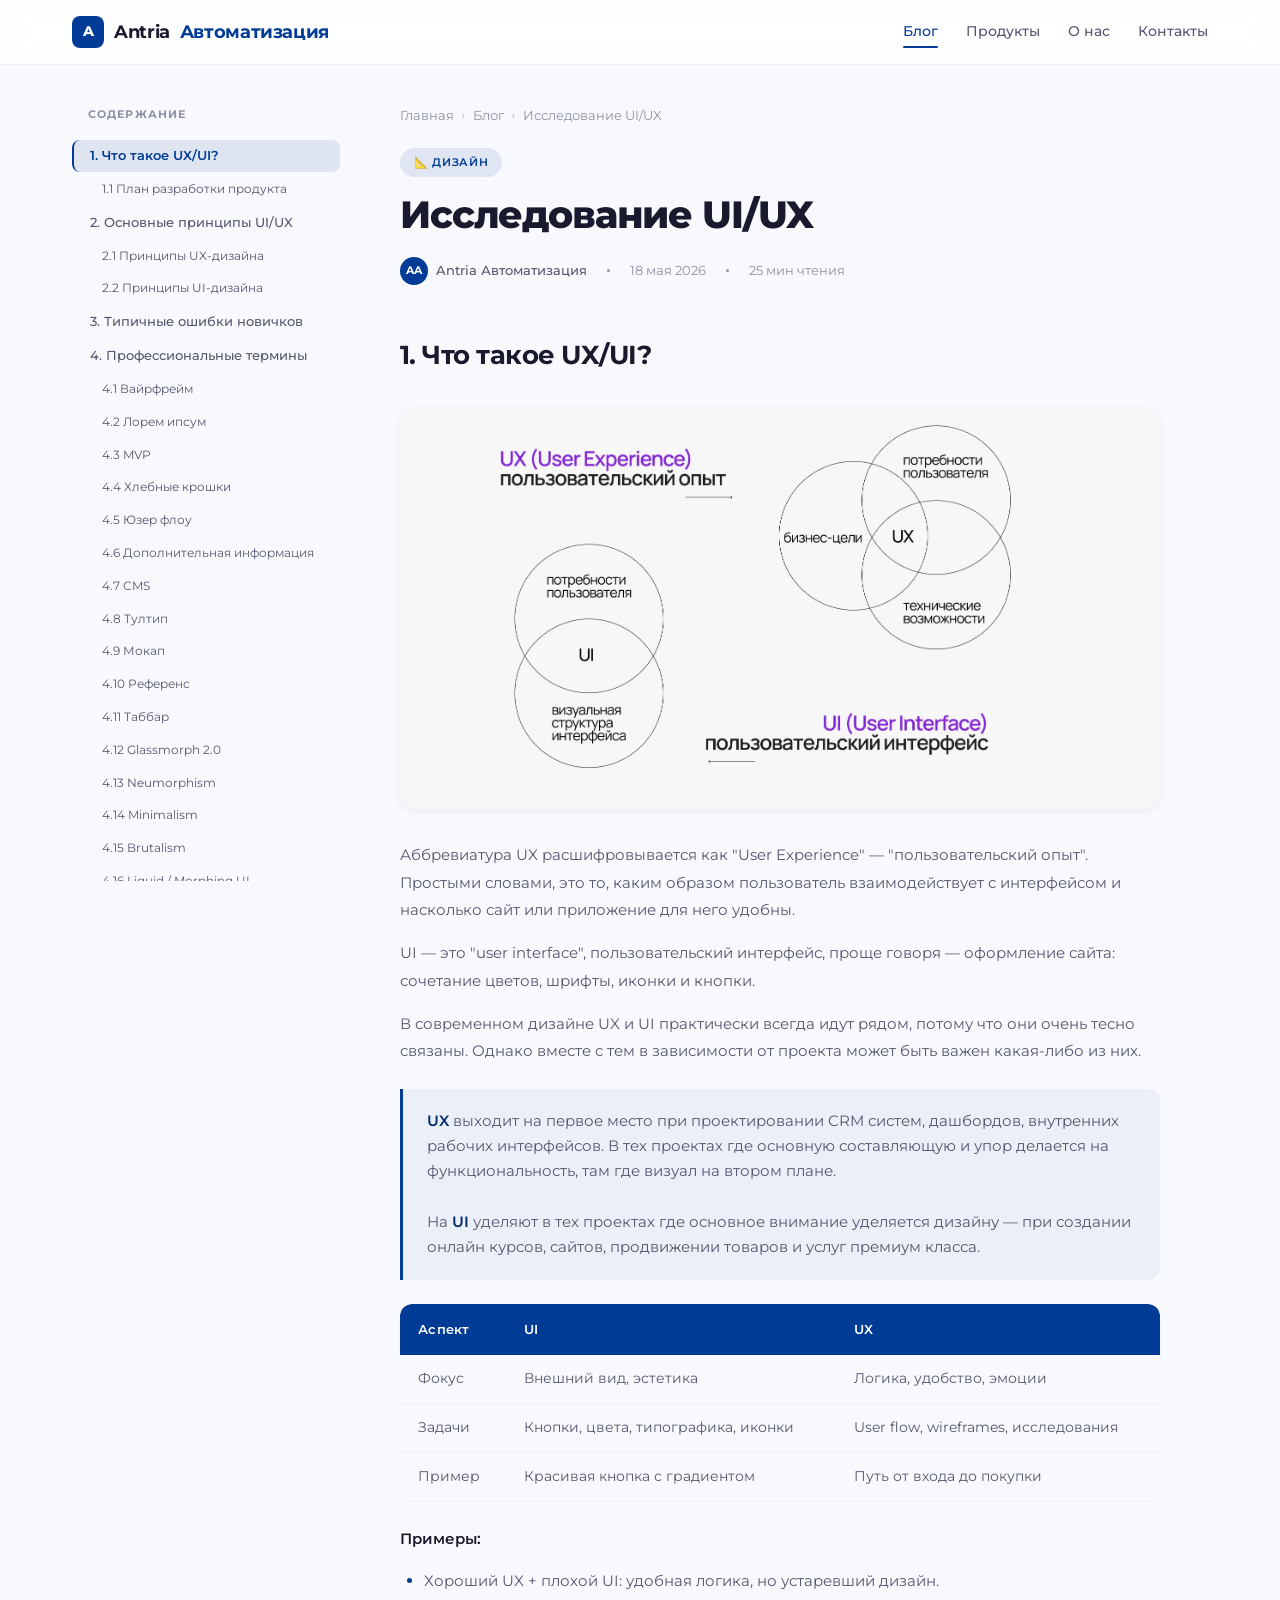
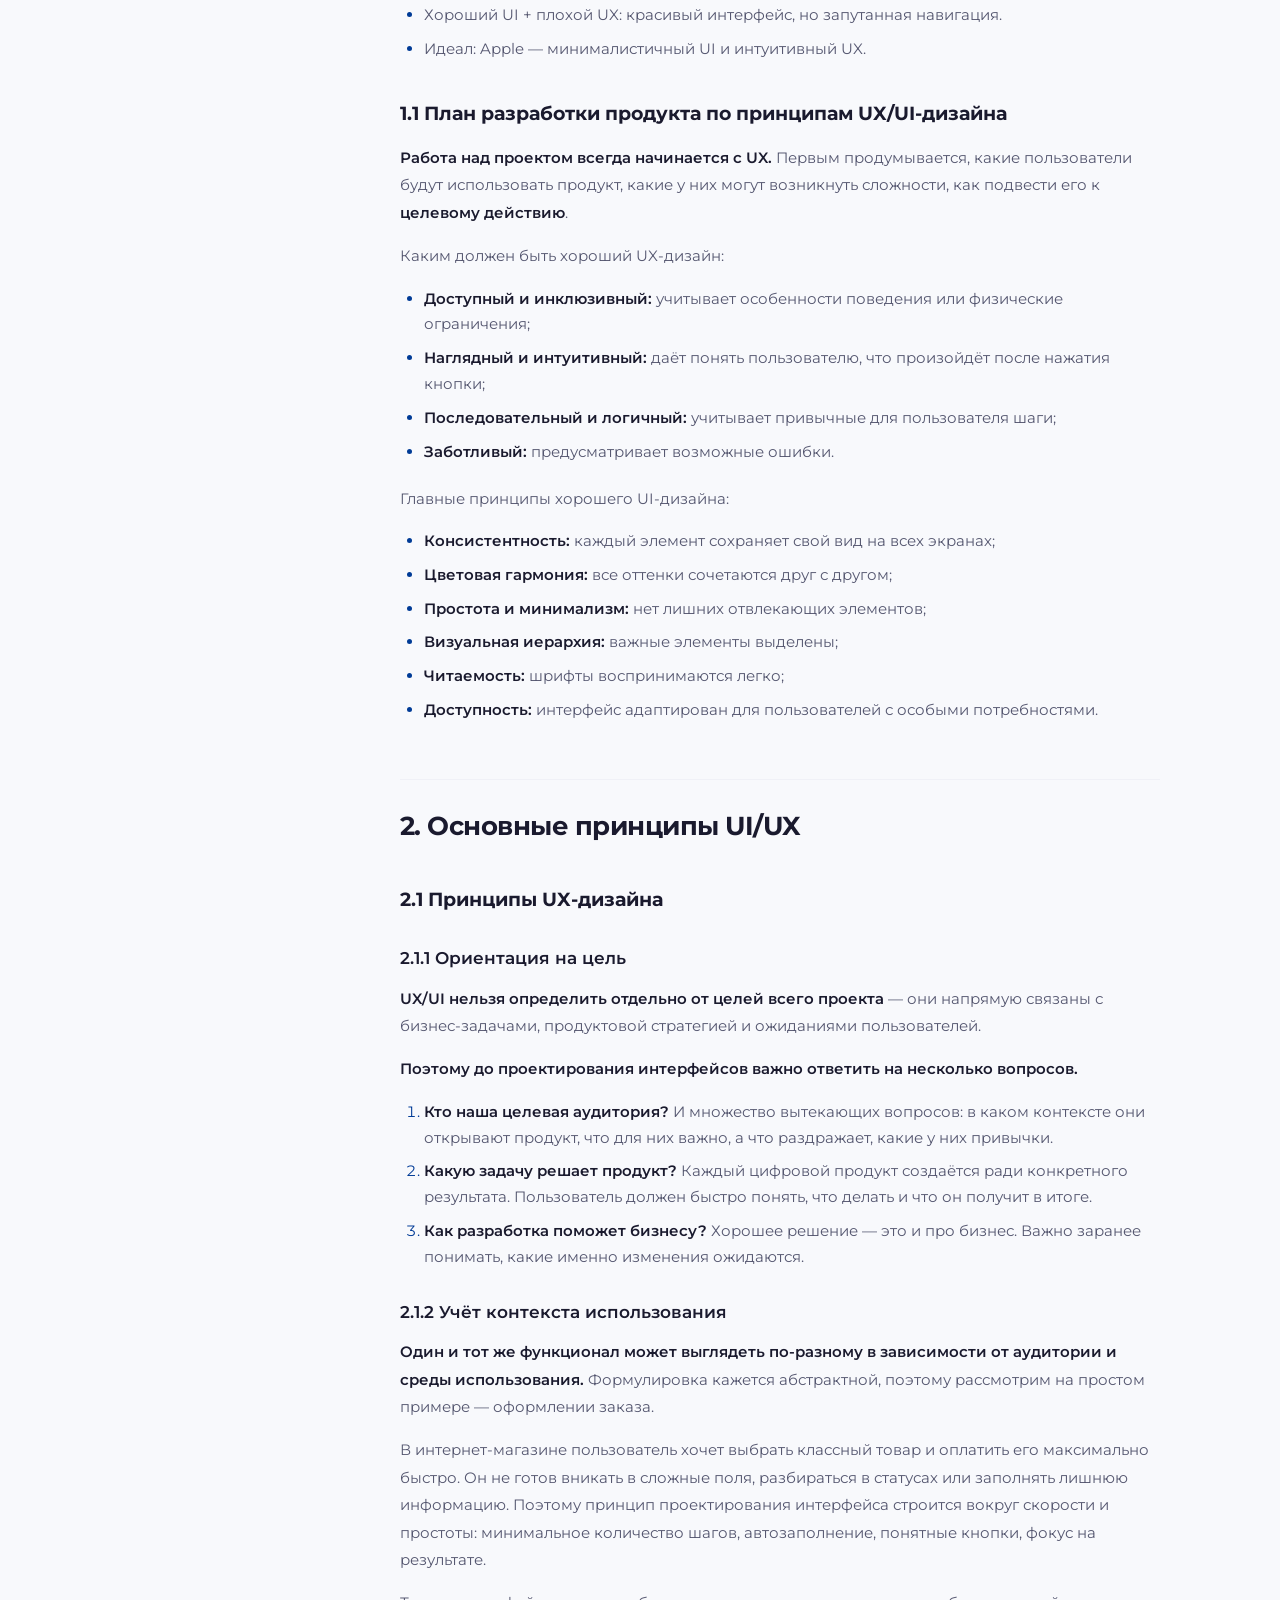
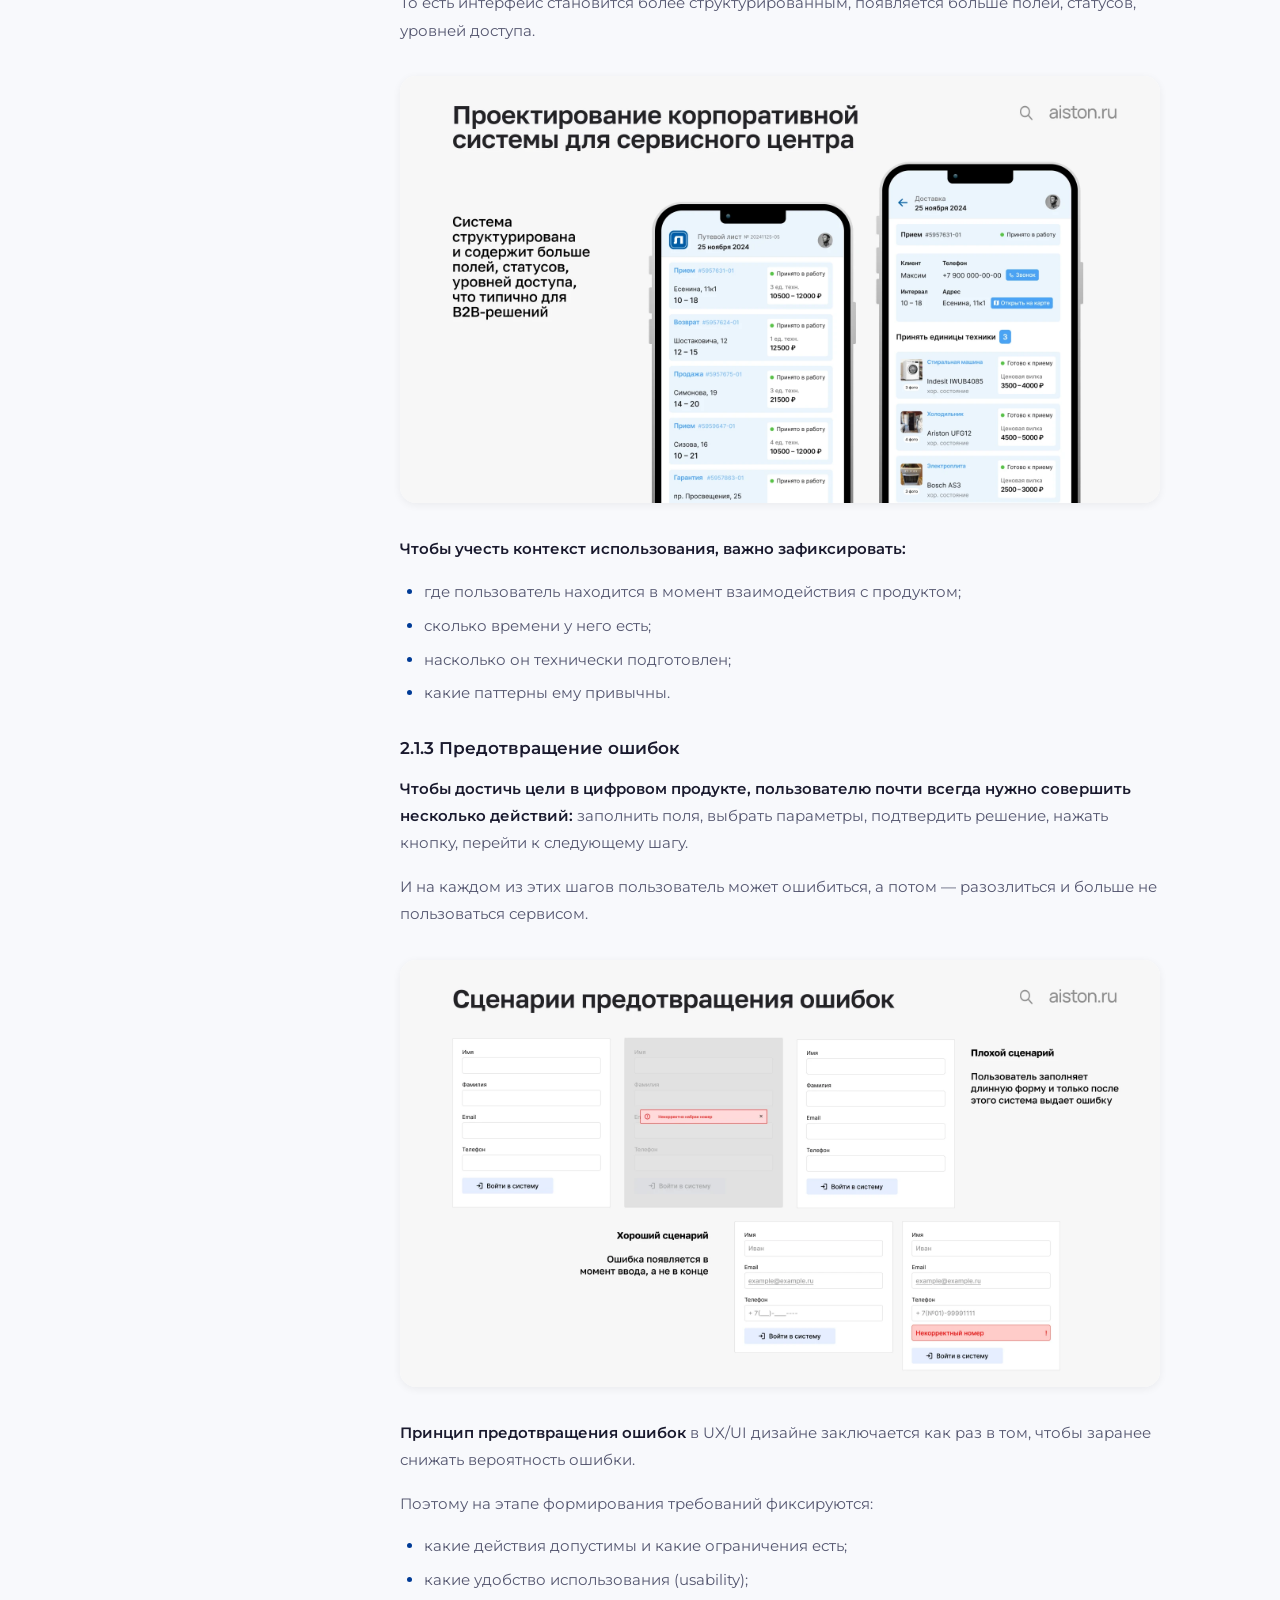
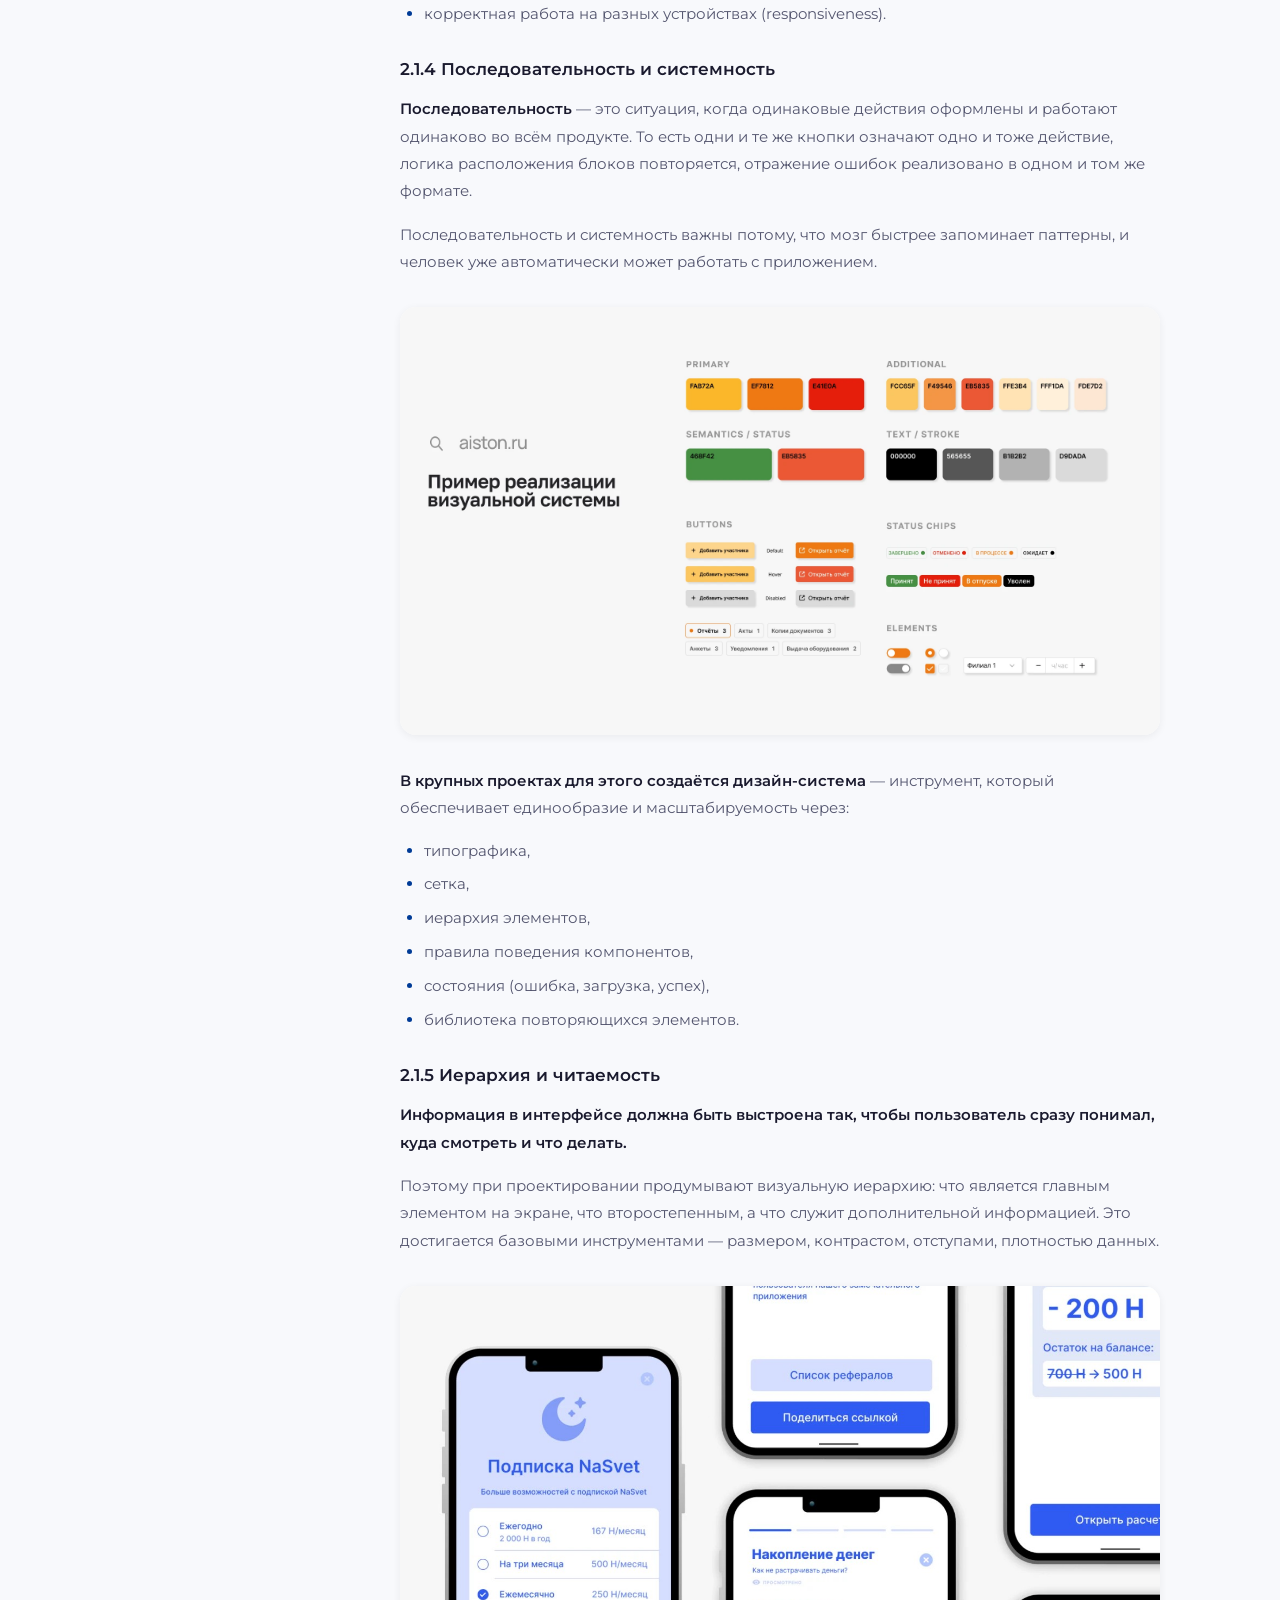
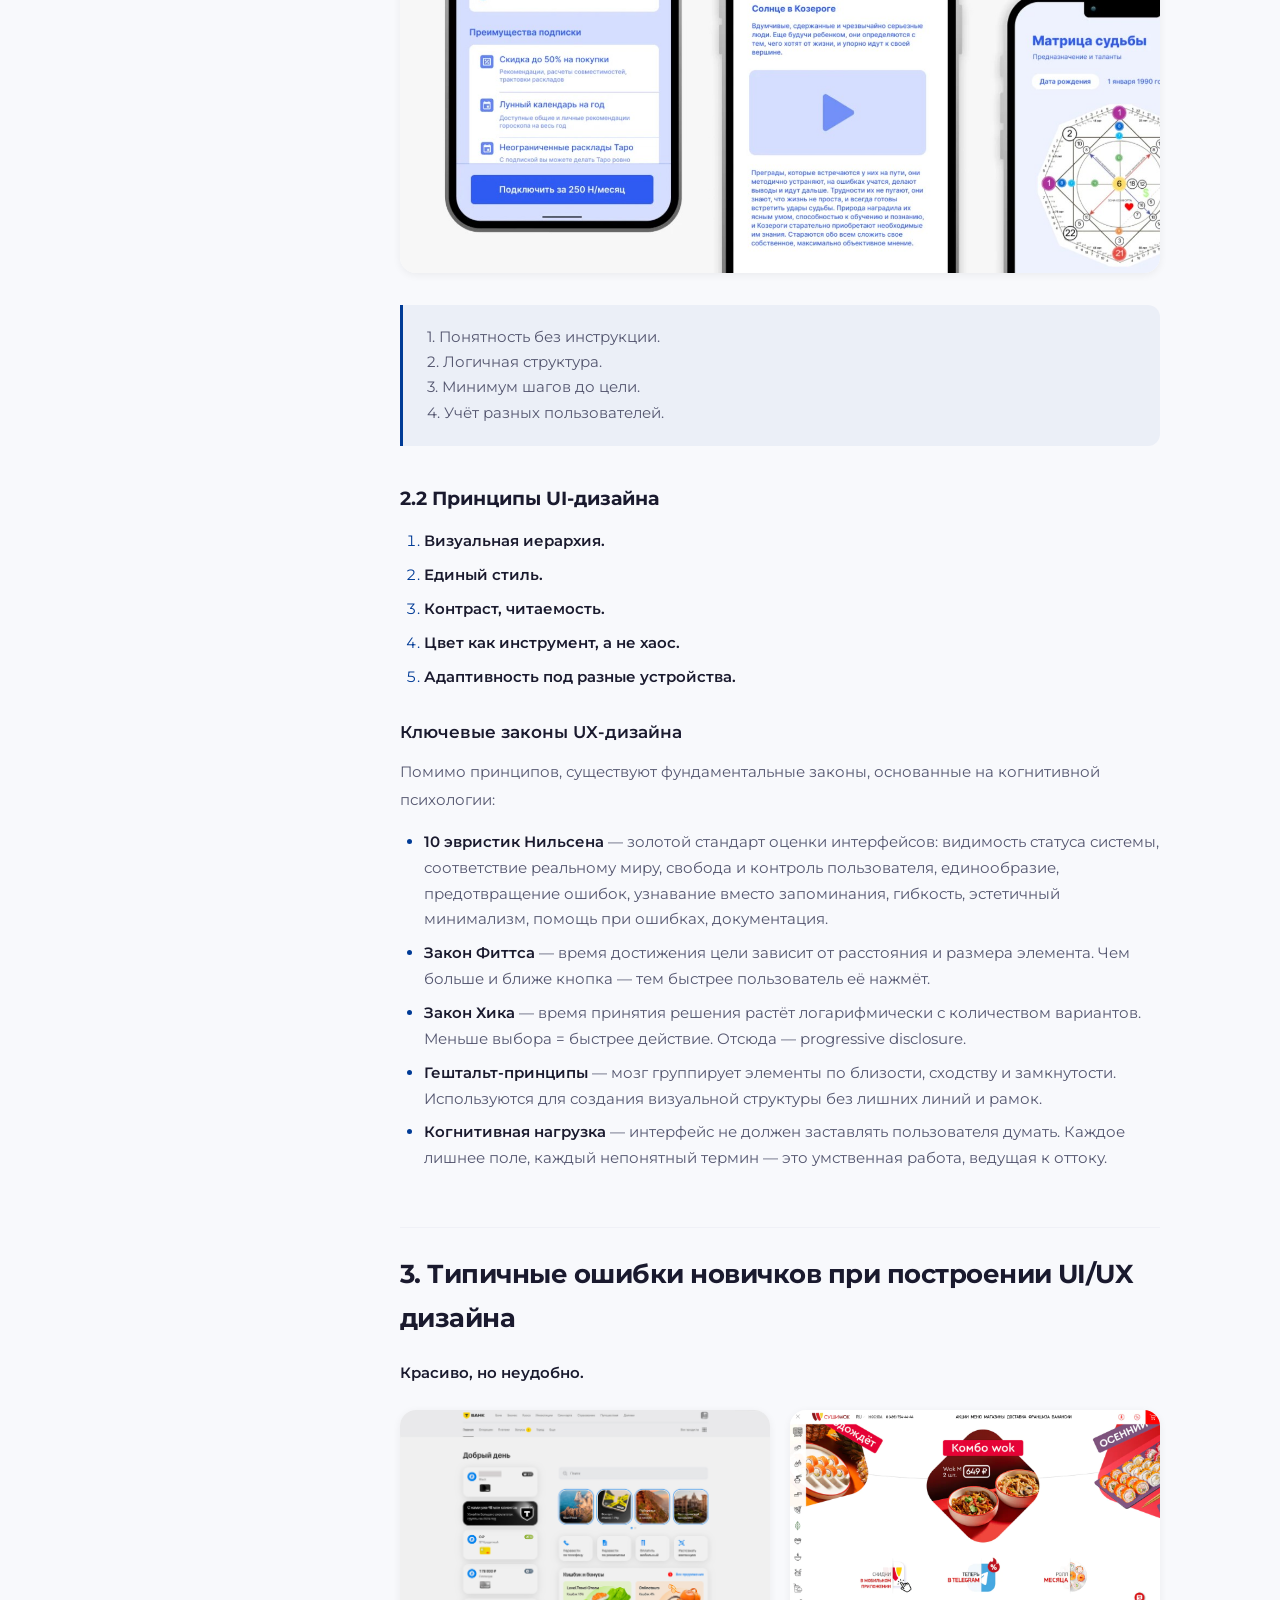
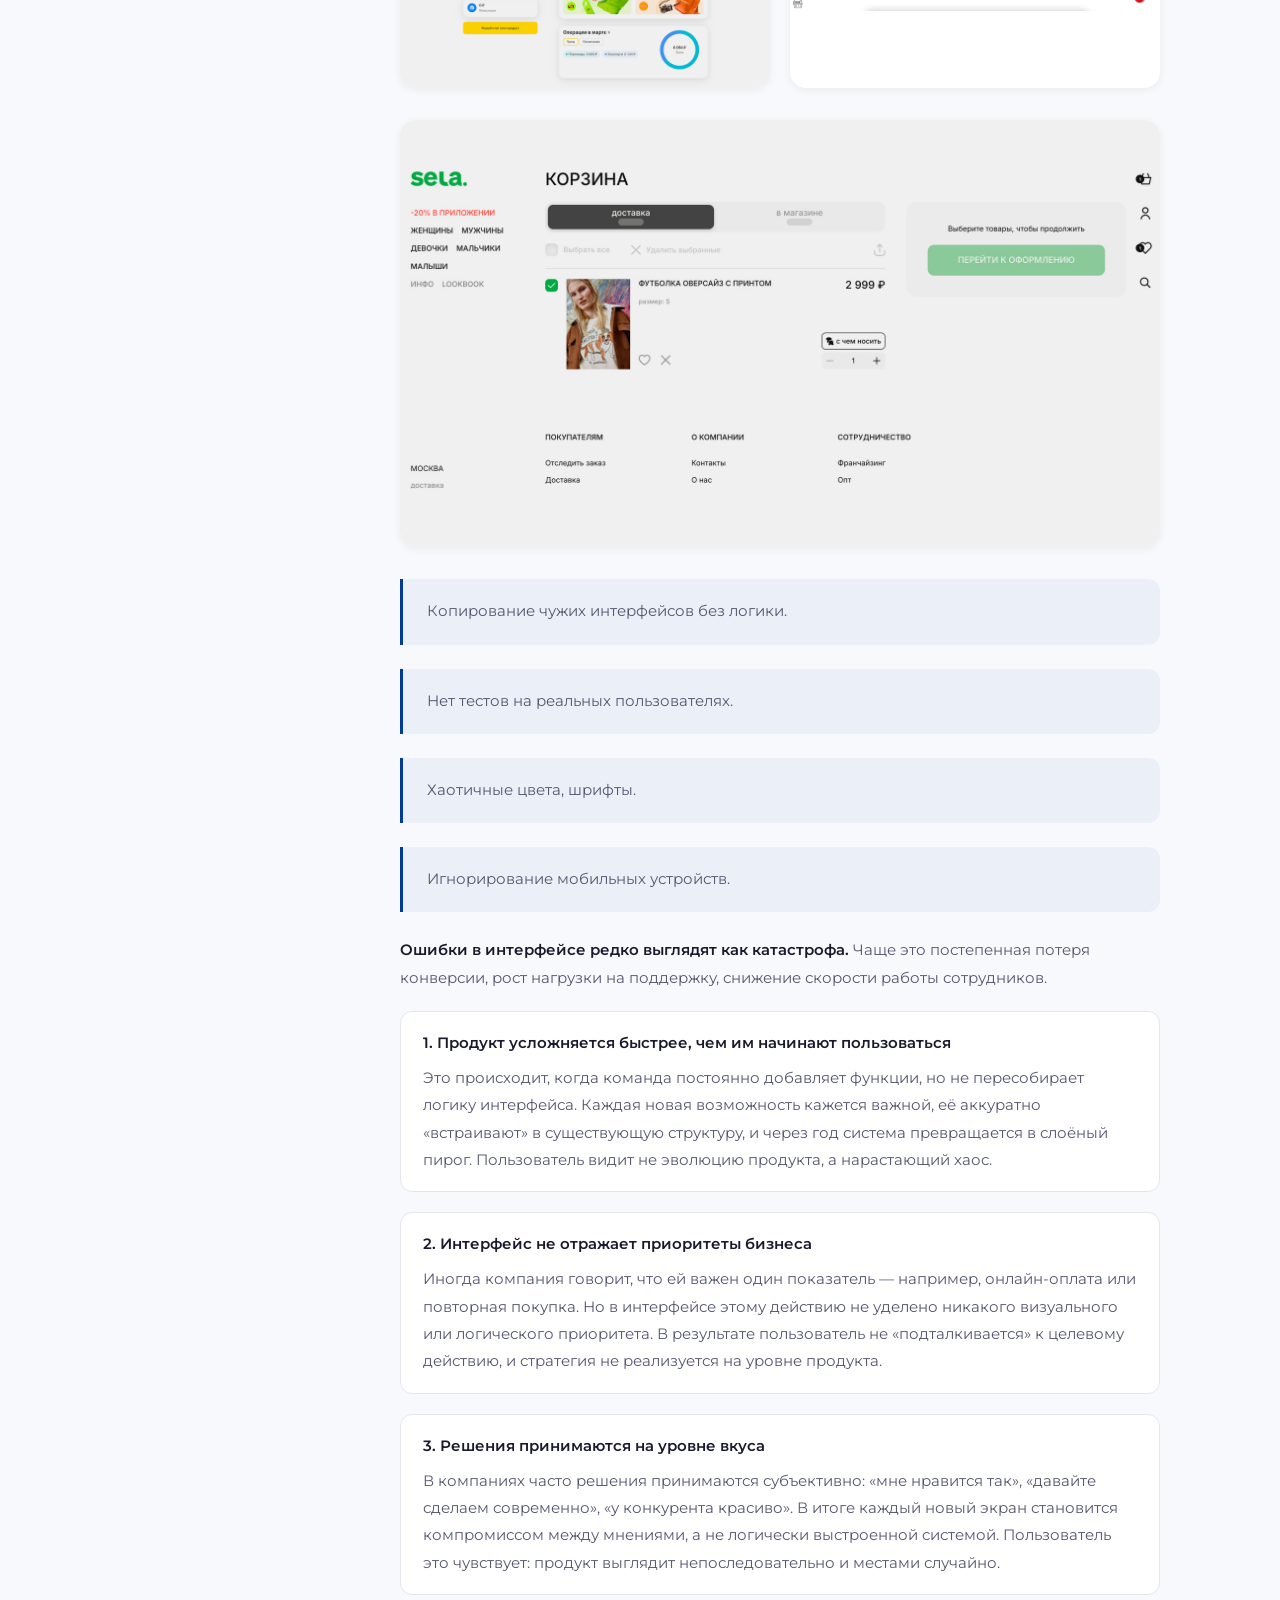
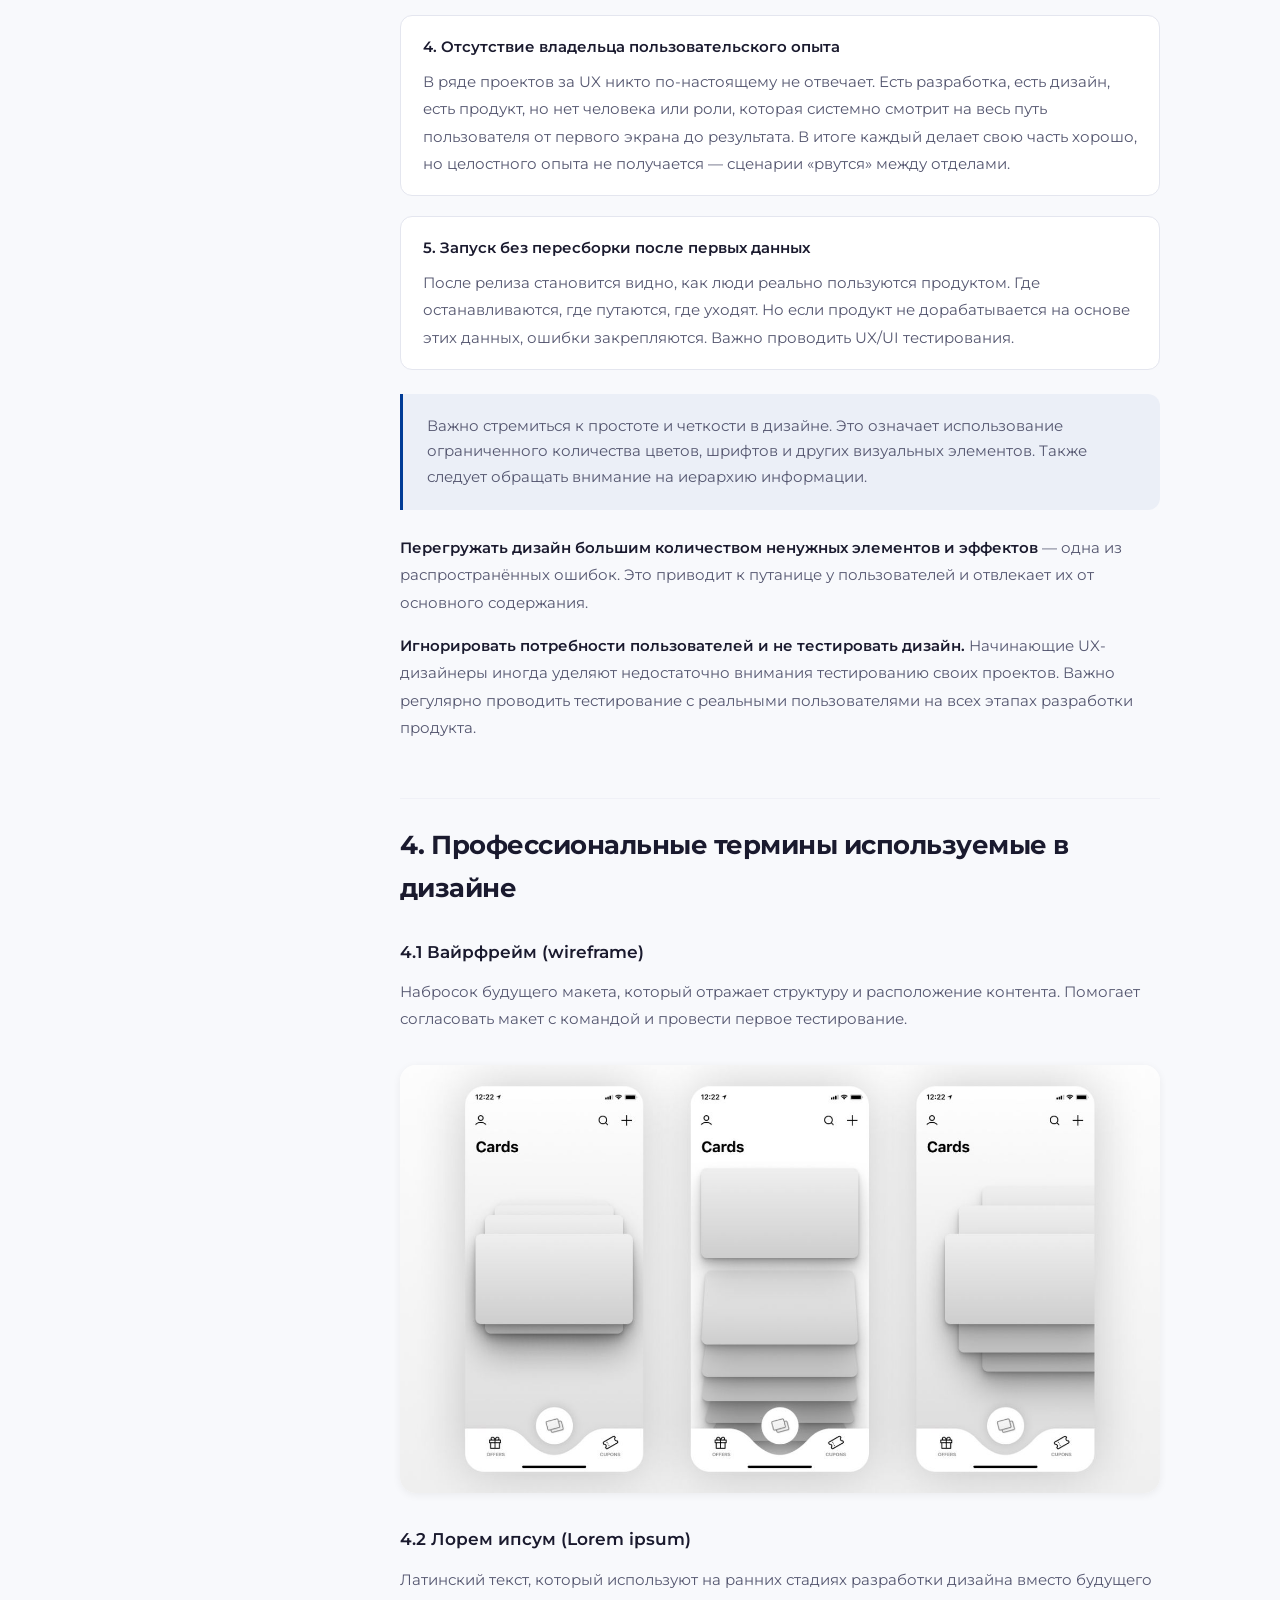
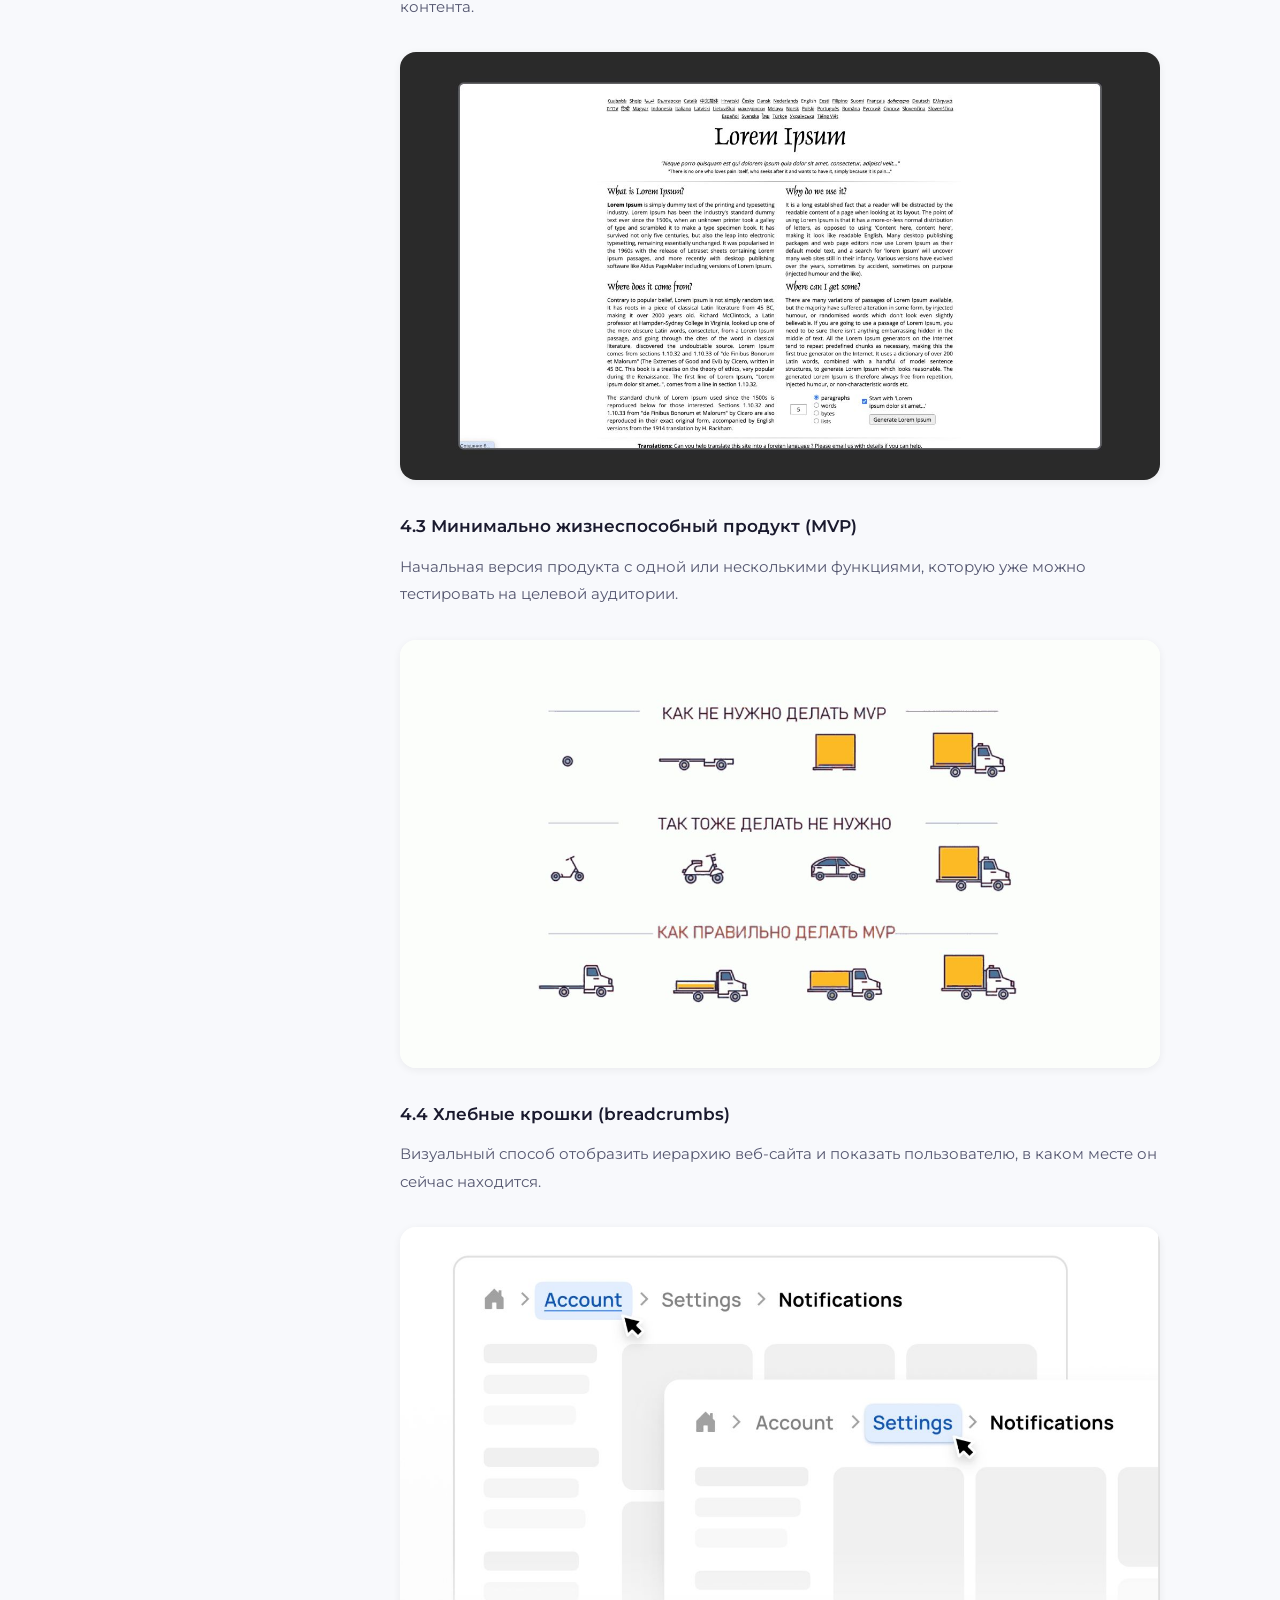
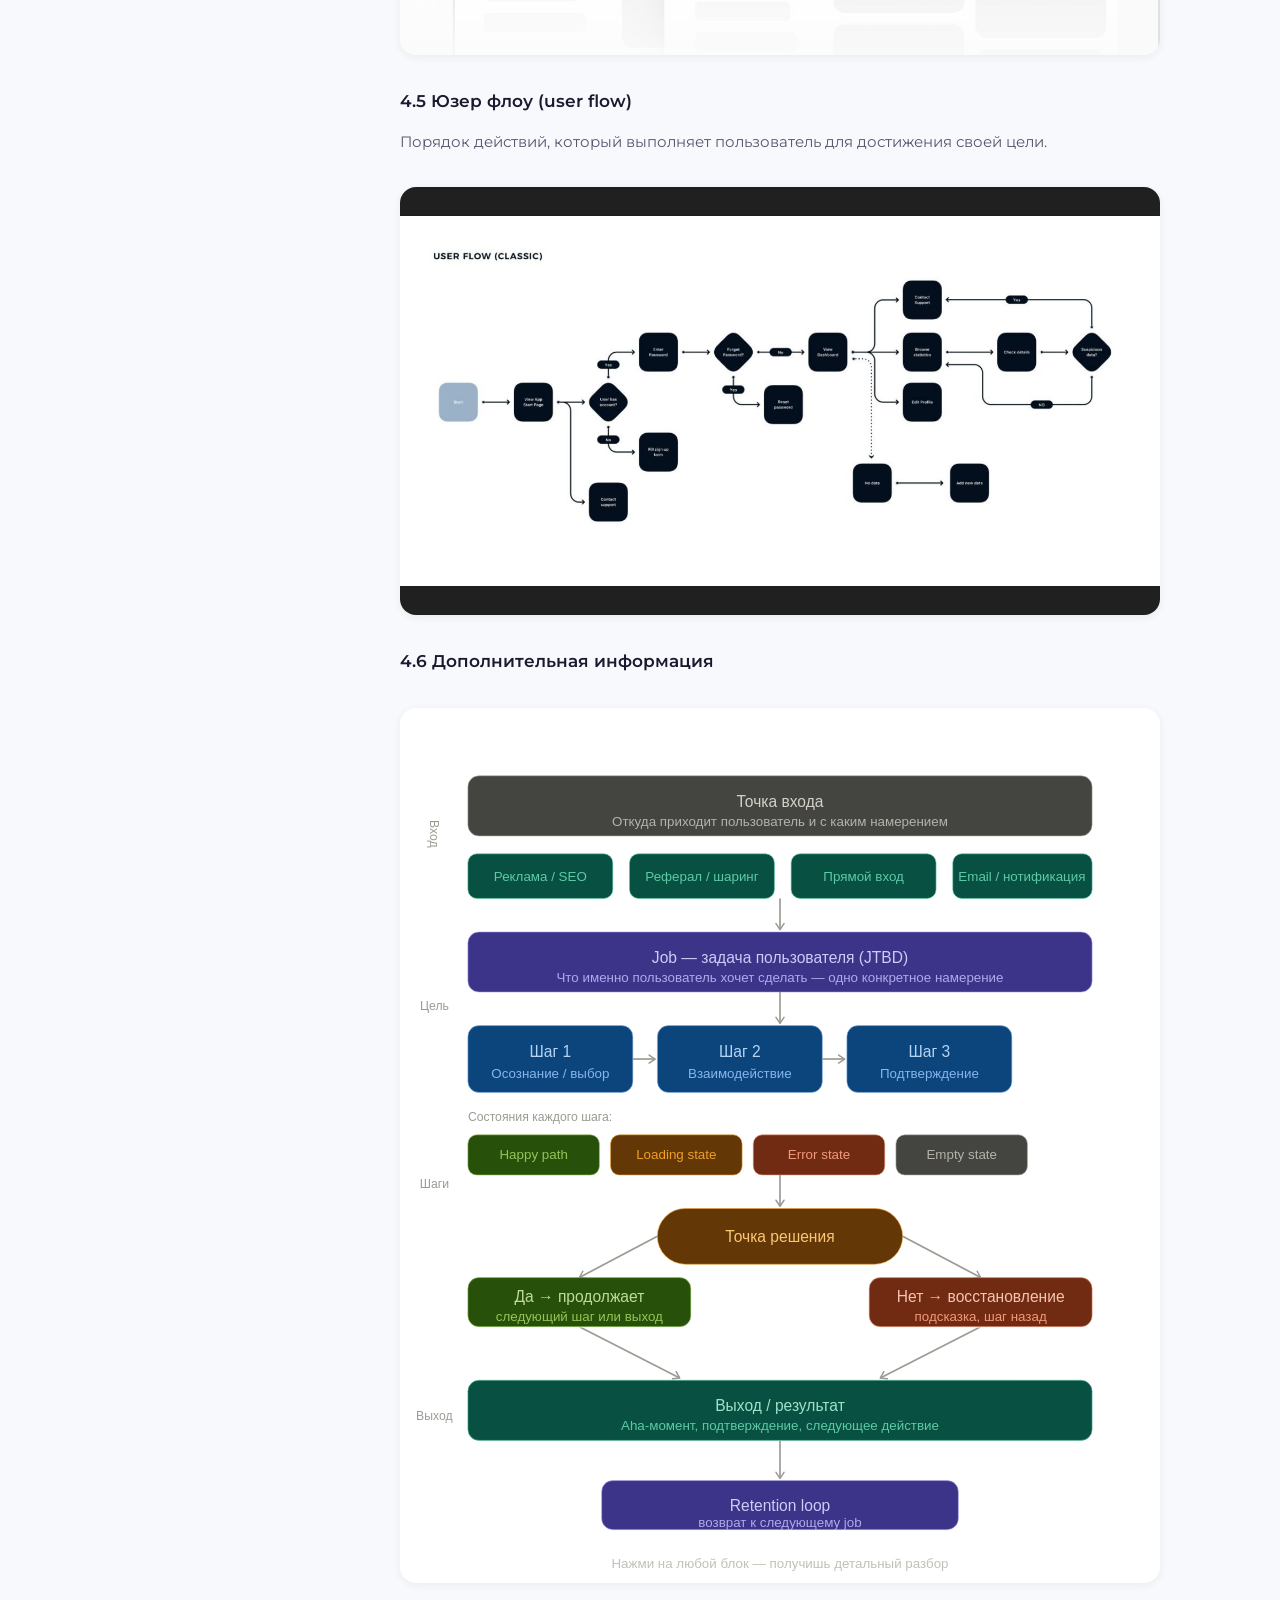
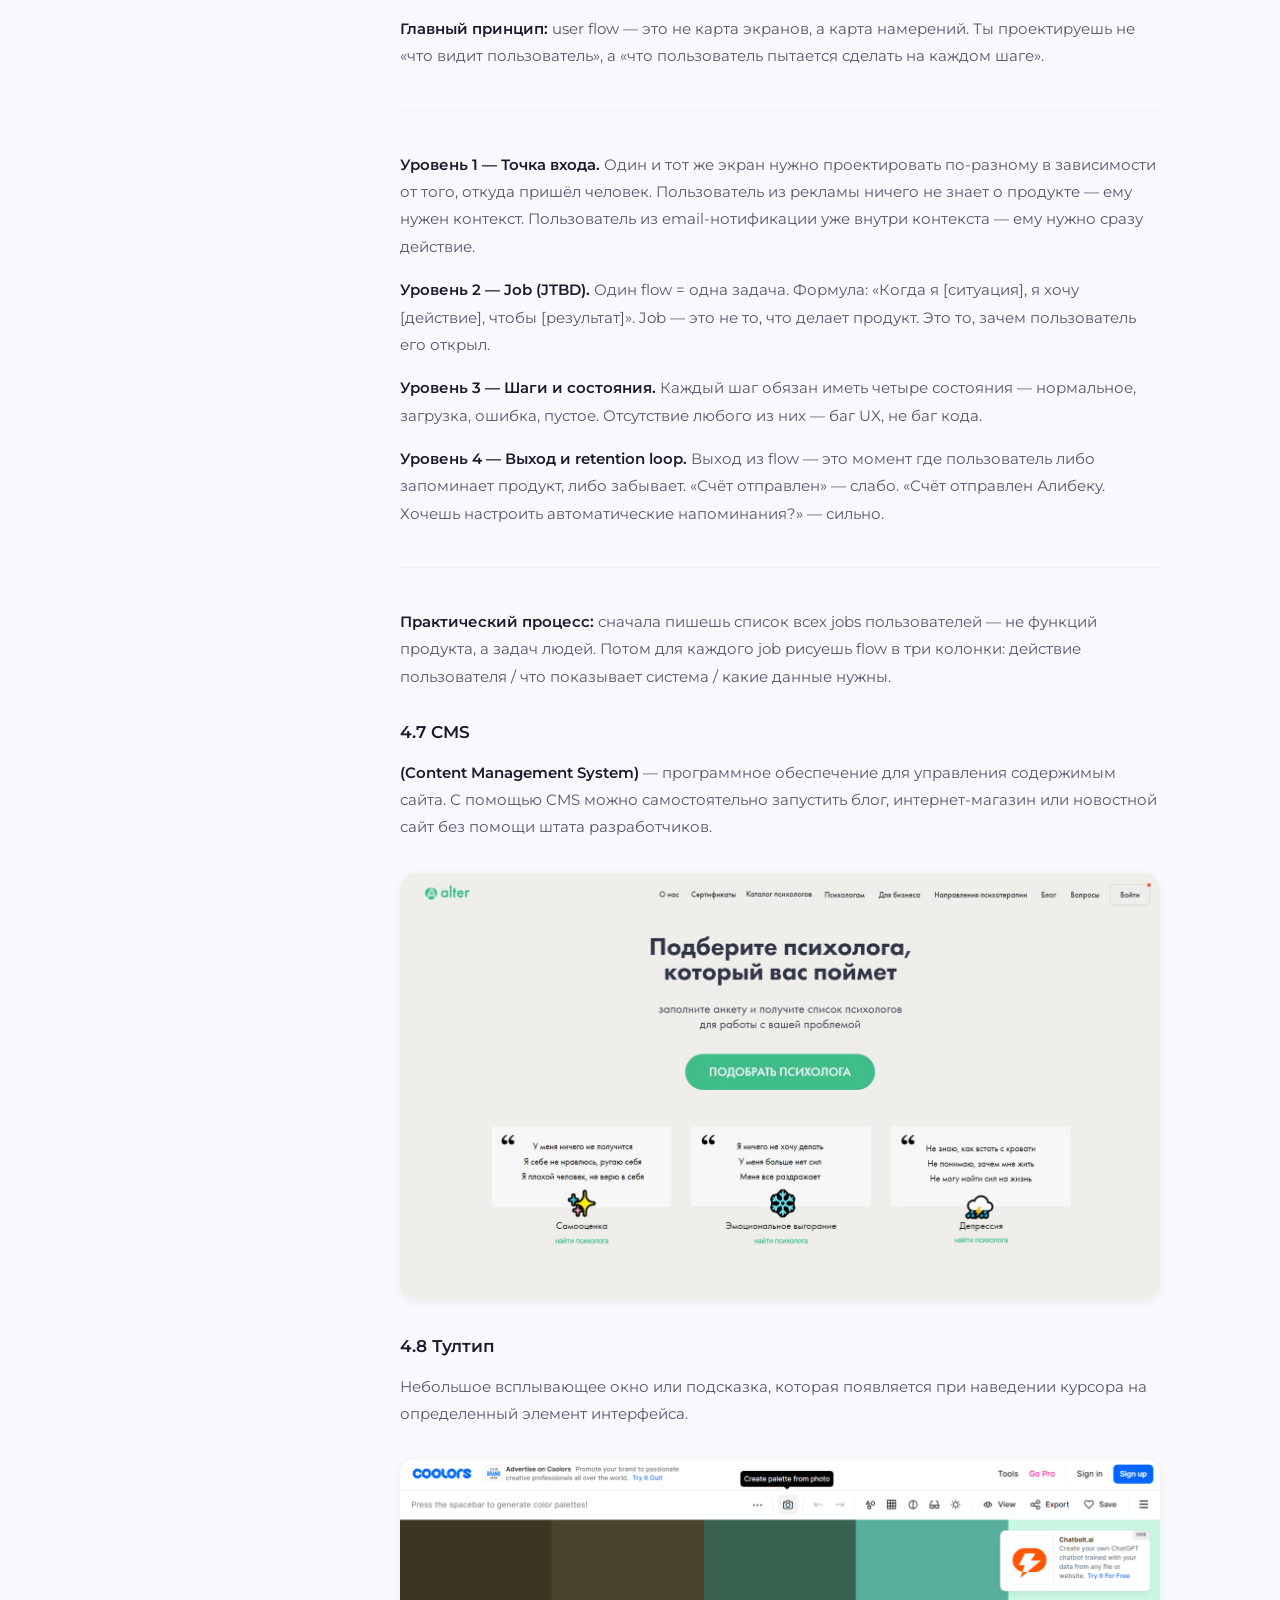
==== commit a9501ef0: "Add images and update paths" ====
--- a/index.html
+++ b/index.html
@@ -103,7 +103,7 @@
 <!-- SECTION 1 -->
 <h2 id="section-1">1. Что такое UX/UI?</h2>
 
-<figure><img src="../ux-i-ui-raznica.jpg" alt="Разница между UX и UI"></figure>
+<figure><img src="images/ux-i-ui-raznica.jpg" alt="Разница между UX и UI"></figure>
 
 <p>Аббревиатура UX расшифровывается как "User Experience" — "пользовательский опыт". Простыми словами, это то, каким образом пользователь взаимодействует с интерфейсом и насколько сайт или приложение для него удобны.</p>
 
@@ -177,7 +177,7 @@
 
 <p>То есть интерфейс становится более структурированным, появляется больше полей, статусов, уровней доступа.</p>
 
-<figure><img src="../printsipy-uxui-dizayna.webp" alt="Принципы UX/UI дизайна"></figure>
+<figure><img src="images/printsipy-uxui-dizayna.webp" alt="Принципы UX/UI дизайна"></figure>
 
 <p><strong>Чтобы учесть контекст использования, важно зафиксировать:</strong></p>
 <ul>
@@ -191,7 +191,7 @@
 <p><strong>Чтобы достичь цели в цифровом продукте, пользователю почти всегда нужно совершить несколько действий:</strong> заполнить поля, выбрать параметры, подтвердить решение, нажать кнопку, перейти к следующему шагу.</p>
 <p>И на каждом из этих шагов пользователь может ошибиться, а потом — разозлиться и больше не пользоваться сервисом.</p>
 
-<figure><img src="../principy-UX-dizayna.webp" alt="Принципы UX дизайна"></figure>
+<figure><img src="images/principy-UX-dizayna.webp" alt="Принципы UX дизайна"></figure>
 
 <p><strong>Принцип предотвращения ошибок</strong> в UX/UI дизайне заключается как раз в том, чтобы заранее снижать вероятность ошибки.</p>
 <p>Поэтому на этапе формирования требований фиксируются:</p>
@@ -206,7 +206,7 @@
 
 <p>Последовательность и системность важны потому, что мозг быстрее запоминает паттерны, и человек уже автоматически может работать с приложением.</p>
 
-<figure><img src="../principy-proektirovaniya-interfeysov.webp" alt="Принципы проектирования интерфейсов"></figure>
+<figure><img src="images/principy-proektirovaniya-interfeysov.webp" alt="Принципы проектирования интерфейсов"></figure>
 
 <p><strong>В крупных проектах для этого создаётся дизайн-система</strong> — инструмент, который обеспечивает единообразие и масштабируемость через:</p>
 <ul>
@@ -223,7 +223,7 @@
 
 <p>Поэтому при проектировании продумывают визуальную иерархию: что является главным элементом на экране, что второстепенным, а что служит дополнительной информацией. Это достигается базовыми инструментами — размером, контрастом, отступами, плотностью данных.</p>
 
-<figure><img src="../principy-UI-dizayna.jpg" alt="Принципы UI дизайна"></figure>
+<figure><img src="images/principy-UI-dizayna.jpg" alt="Принципы UI дизайна"></figure>
 
 <blockquote>
 1. Понятность без инструкции.<br>
@@ -257,11 +257,11 @@
 <p><strong>Красиво, но неудобно.</strong></p>
 
 <div class="columns">
-<figure><img src="../02580020052025_c0c954a3a268bfc515e88839a41a25de5bd1b194.jpg" alt="Пример ошибки 1"></figure>
-<figure><img src="../5-6.png.webp" alt="Пример ошибки 2"></figure>
-</div>
-
-<figure><img src="../02575820052025_1c076733da30d01108464d85a8ffad1517acec59.jpg" alt="Пример ошибки 3"></figure>
+<figure><img src="images/02580020052025_c0c954a3a268bfc515e88839a41a25de5bd1b194.jpg" alt="Пример ошибки 1"></figure>
+<figure><img src="images/5-6.png.webp" alt="Пример ошибки 2"></figure>
+</div>
+
+<figure><img src="images/02575820052025_1c076733da30d01108464d85a8ffad1517acec59.jpg" alt="Пример ошибки 3"></figure>
 
 <blockquote>Копирование чужих интерфейсов без логики.</blockquote>
 <blockquote>Нет тестов на реальных пользователях.</blockquote>
@@ -306,26 +306,26 @@
 
 <h4 id="section-4-1">4.1 Вайрфрейм (wireframe)</h4>
 <p>Набросок будущего макета, который отражает структуру и расположение контента. Помогает согласовать макет с командой и провести первое тестирование.</p>
-<figure><img src="../wireframe-v-ux.jpg" alt="Вайрфрейм"></figure>
+<figure><img src="images/wireframe-v-ux.jpg" alt="Вайрфрейм"></figure>
 
 <h4 id="section-4-2">4.2 Лорем ипсум (Lorem ipsum)</h4>
 <p>Латинский текст, который используют на ранних стадиях разработки дизайна вместо будущего контента.</p>
-<figure><img src="../lorem-ipsum-v-ux.jpg" alt="Lorem ipsum"></figure>
+<figure><img src="images/lorem-ipsum-v-ux.jpg" alt="Lorem ipsum"></figure>
 
 <h4 id="section-4-3">4.3 Минимально жизнеспособный продукт (MVP)</h4>
 <p>Начальная версия продукта с одной или несколькими функциями, которую уже можно тестировать на целевой аудитории.</p>
-<figure><img src="../MVP-v-ux.jpg" alt="MVP"></figure>
+<figure><img src="images/MVP-v-ux.jpg" alt="MVP"></figure>
 
 <h4 id="section-4-4">4.4 Хлебные крошки (breadcrumbs)</h4>
 <p>Визуальный способ отобразить иерархию веб-сайта и показать пользователю, в каком месте он сейчас находится.</p>
-<figure><img src="../Breadcrumbs-v-ux.jpg" alt="Breadcrumbs"></figure>
+<figure><img src="images/Breadcrumbs-v-ux.jpg" alt="Breadcrumbs"></figure>
 
 <h4 id="section-4-5">4.5 Юзер флоу (user flow)</h4>
 <p>Порядок действий, который выполняет пользователь для достижения своей цели.</p>
-<figure><img src="../User-flow-Linkedin-v-ux.jpg" alt="User flow"></figure>
+<figure><img src="images/User-flow-Linkedin-v-ux.jpg" alt="User flow"></figure>
 
 <h4 id="section-4-6">4.6 Дополнительная информация</h4>
-<figure><img src="../user_flow_framework.svg" alt="User Flow Framework"></figure>
+<figure><img src="images/user_flow_framework.svg" alt="User Flow Framework"></figure>
 
 <p><strong>Главный принцип:</strong> user flow — это не карта экранов, а карта намерений. Ты проектируешь не «что видит пользователь», а «что пользователь пытается сделать на каждом шаге».</p>
 
@@ -345,73 +345,73 @@
 
 <h4 id="section-4-7">4.7 CMS</h4>
 <p><strong>(Content Management System)</strong> — программное обеспечение для управления содержимым сайта. С помощью CMS можно самостоятельно запустить блог, интернет-магазин или новостной сайт без помощи штата разработчиков.</p>
-<figure><img src="../07222612102022_08fda0244b5397e030ee401fd2bea5b24f78a72b.jpg" alt="CMS"></figure>
+<figure><img src="images/07222612102022_08fda0244b5397e030ee401fd2bea5b24f78a72b.jpg" alt="CMS"></figure>
 
 <h4 id="section-4-8">4.8 Тултип</h4>
 <p>Небольшое всплывающее окно или подсказка, которая появляется при наведении курсора на определенный элемент интерфейса.</p>
-<figure><img src="../tultip-na-sayte-1536x666.png" alt="Тултип"></figure>
+<figure><img src="images/tultip-na-sayte-1536x666.png" alt="Тултип"></figure>
 
 <h4 id="section-4-9">4.9 Мокап</h4>
 <p>Шаблоны продуктов. Веб-дизайнеры используют мокапы в виде определённого гаджета, на экране которого можно разместить скриншот интерфейса.</p>
-<figure><img src="../mokap-ustroystva.png" alt="Мокап"></figure>
+<figure><img src="images/mokap-ustroystva.png" alt="Мокап"></figure>
 
 <h4 id="section-4-10">4.10 Референс</h4>
 <p>Конкретные примеры чужих интерфейсов, из которых можно позаимствовать конкретные приемы.</p>
-<figure><img src="../referens.png" alt="Референс"></figure>
+<figure><img src="images/referens.png" alt="Референс"></figure>
 
 <h4 id="section-4-11">4.11 Таббар</h4>
 <p>Нижнее меню в мобильном приложении — горизонтальная полоска с иконками для быстрого доступа к разделам.</p>
-<figure><img src="../tabbar-v-mobilnom-prilozhenii-1536x864.png" alt="Таббар"></figure>
+<figure><img src="images/tabbar-v-mobilnom-prilozhenii-1536x864.png" alt="Таббар"></figure>
 
 <h4 id="section-4-12">4.12 Glassmorph 2.0 (Стекломорфизм)</h4>
 <p>Стиль UI/UX-дизайна, имитирующий матовое стекло с помощью полупрозрачности, блюра и слоёв. Glassmorph 2.0 — эволюция стиля с более глубоким, реалистичным эффектом, включая сложные градиенты, шум (noise), рефлексы света и multi-layering.</p>
 <div class="columns">
-<figure><img src="../image.png" alt="Glassmorphism 1"></figure>
-<figure><img src="../original-1e46236423567a39ab2d9c7a66251e20.webp" alt="Glassmorphism 2"></figure>
+<figure><img src="images/image.png" alt="Glassmorphism 1"></figure>
+<figure><img src="images/original-1e46236423567a39ab2d9c7a66251e20.webp" alt="Glassmorphism 2"></figure>
 </div>
 
 <h4 id="section-4-13">4.13 Neumorphism (Нейморфизм / Soft UI)</h4>
 <p>Мягкий 3D-эффект на одном цвете. Ключевые термины: Soft Shadows, Extruded/Inset Effect, Low Contrast, Tactile Feel.</p>
 <div class="columns">
-<figure><img src="../original-2ca4c71c757fc3f1b55dcb974523dcb9.webp" alt="Neumorphism 1"></figure>
-<figure><img src="../original-03eb66bf7f1a6545d995e3323b3d5a17.webp" alt="Neumorphism 2"></figure>
+<figure><img src="images/original-2ca4c71c757fc3f1b55dcb974523dcb9.webp" alt="Neumorphism 1"></figure>
+<figure><img src="images/original-03eb66bf7f1a6545d995e3323b3d5a17.webp" alt="Neumorphism 2"></figure>
 </div>
 
 <h4 id="section-4-14">4.14 Minimalism (Минимализм)</h4>
 <p>«Less is more». Ключевые термины: Essentialism, White Space Mastery, Single Focus, Micro-Interactions, Typography Hierarchy, Brutal Simplicity.</p>
 <div class="columns">
-<figure><img src="../32eb9347e6ecdd88074c17efeb1fc29e.webp" alt="Минимализм 1"></figure>
-<figure><img src="../original-188b3483bf9445f5760a681d88362df6.webp" alt="Минимализм 2"></figure>
+<figure><img src="images/32eb9347e6ecdd88074c17efeb1fc29e.webp" alt="Минимализм 1"></figure>
+<figure><img src="images/original-188b3483bf9445f5760a681d88362df6.webp" alt="Минимализм 2"></figure>
 </div>
 
 <h4 id="section-4-15">4.15 Brutalism / Neubrutalism (Брутализм)</h4>
 <p>Сырой, «непричёсанный» вид. Ключевые термины: Raw Aesthetics, High Contrast Typography, Asymmetry, Bold Grids, Anti-Design.</p>
 <div class="columns">
-<figure><img src="../original-bda64e6b796265e27df1b6012df1f6a1.webp" alt="Брутализм 1"></figure>
-<figure><img src="../original-e077234ded838f1d67eb1b728171bad9.webp" alt="Брутализм 2"></figure>
-</div>
-<figure><img src="../original-525c61d161bd05ba2334f8139250c03c.webp" alt="Брутализм 3"></figure>
+<figure><img src="images/original-bda64e6b796265e27df1b6012df1f6a1.webp" alt="Брутализм 1"></figure>
+<figure><img src="images/original-e077234ded838f1d67eb1b728171bad9.webp" alt="Брутализм 2"></figure>
+</div>
+<figure><img src="images/original-525c61d161bd05ba2334f8139250c03c.webp" alt="Брутализм 3"></figure>
 
 <h4 id="section-4-16">4.16 Liquid / Morphing UI</h4>
 <p>Современный стиль, где элементы ведут себя как жидкость: плавно трансформируются, текут и реагируют на взаимодействия органично.</p>
 <div class="columns">
-<figure><img src="../image%201.png" alt="Liquid UI 1"></figure>
-<figure><img src="../8954249e0569cc507d1a58fa5581bf81.webp" alt="Liquid UI 2"></figure>
-</div>
-<figure><img src="../image%202.png" alt="Liquid UI 3"></figure>
+<figure><img src="images/image%201.png" alt="Liquid UI 1"></figure>
+<figure><img src="images/8954249e0569cc507d1a58fa5581bf81.webp" alt="Liquid UI 2"></figure>
+</div>
+<figure><img src="images/image%202.png" alt="Liquid UI 3"></figure>
 
 <h4 id="section-4-17">4.17 Spatial / Immersive 3D UI (для Vision Pro, AR/VR)</h4>
 <p>Объёмные интерфейсы в пространстве для Vision Pro, AR/VR, Mixed Reality.</p>
 <div class="columns">
-<figure><img src="../88692e6b6f19c3d04fe0ed91dbf13e75.webp" alt="Spatial UI 1"></figure>
-<figure><img src="../original-cb728fb797374d1b698ae99c4d552511.webp" alt="Spatial UI 2"></figure>
+<figure><img src="images/88692e6b6f19c3d04fe0ed91dbf13e75.webp" alt="Spatial UI 1"></figure>
+<figure><img src="images/original-cb728fb797374d1b698ae99c4d552511.webp" alt="Spatial UI 2"></figure>
 </div>
 
 <h4 id="section-4-18">4.18 Claymorphism (Клейморфизм)</h4>
 <p>Мягкий, «глиняный» 3D-эффект с закруглёнными формами и лёгкими тенями.</p>
 <div class="columns">
-<figure><img src="../image%203.png" alt="Claymorphism 1"></figure>
-<figure><img src="../image%204.png" alt="Claymorphism 2"></figure>
+<figure><img src="images/image%203.png" alt="Claymorphism 1"></figure>
+<figure><img src="images/image%204.png" alt="Claymorphism 2"></figure>
 </div>
 
 <!-- SECTION 5 -->
@@ -421,36 +421,36 @@
 <ul>
 <li><strong>Collapsible Sidebar</strong> — вертикальная панель слева, которая может сворачиваться в узкую иконочную версию.</li>
 </ul>
-<figure><img src="../original-6afeb7deed76fcbe9646cce97805694f.webp" alt="Collapsible Sidebar"></figure>
+<figure><img src="images/original-6afeb7deed76fcbe9646cce97805694f.webp" alt="Collapsible Sidebar"></figure>
 <ul>
 <li><strong>Navigation Drawer</strong> — выдвигается сбоку по гамбургер-меню.</li>
 </ul>
-<figure><img src="../0c1b07fec1cf56a37e0181d3fc1504fc.webp" alt="Navigation Drawer"></figure>
+<figure><img src="images/0c1b07fec1cf56a37e0181d3fc1504fc.webp" alt="Navigation Drawer"></figure>
 <ul>
 <li><strong>Bottom Navigation / Tab Bar</strong> — нижняя панель с 3–5 вкладками.</li>
 </ul>
-<figure><img src="../61c9d4b585afbbe6cd1ab0b47d70ba61.webp" alt="Bottom Navigation"></figure>
+<figure><img src="images/61c9d4b585afbbe6cd1ab0b47d70ba61.webp" alt="Bottom Navigation"></figure>
 <ul>
 <li><strong>Top App Bar</strong> — верхняя панель с заголовком, действиями и поиском.</li>
 </ul>
 <div class="columns">
-<figure><img src="../original-4b54d814ce54ed87e4bd13460c34156f.webp" alt="Top App Bar 1"></figure>
-<figure><img src="../original-9b7e95e797cb063d5139d308446eb970.webp" alt="Top App Bar 2"></figure>
+<figure><img src="images/original-4b54d814ce54ed87e4bd13460c34156f.webp" alt="Top App Bar 1"></figure>
+<figure><img src="images/original-9b7e95e797cb063d5139d308446eb970.webp" alt="Top App Bar 2"></figure>
 </div>
 <ul>
 <li><strong>Sticky Navigation</strong> — панель, которая «прилипает» при скролле.</li>
 </ul>
-<figure><img src="../original-bb60087967adc058bd1570680d23000a.webp" alt="Sticky Navigation"></figure>
+<figure><img src="images/original-bb60087967adc058bd1570680d23000a.webp" alt="Sticky Navigation"></figure>
 
 <h3 id="section-5-2">5.2 Контент и группировка (Content Containers)</h3>
 <ul>
 <li><strong>Cards (Карточки)</strong> — прямоугольные контейнеры для группировки контента.</li>
 </ul>
-<figure><img src="../de7f77f6d4a4871b7ae50e949499eaea.webp" alt="Cards"></figure>
+<figure><img src="images/de7f77f6d4a4871b7ae50e949499eaea.webp" alt="Cards"></figure>
 <ul>
 <li><strong>Bento Grid</strong> — сетка карточек разного размера (тренд 2025–2026).</li>
 </ul>
-<figure><img src="../original-64dbbdf66bdba8410b49aaf98a1ac8f2.webp" alt="Bento Grid"></figure>
+<figure><img src="images/original-64dbbdf66bdba8410b49aaf98a1ac8f2.webp" alt="Bento Grid"></figure>
 <ul>
 <li><strong>Carousel / Slider</strong> — горизонтальная прокрутка карточек.</li>
 </ul>
@@ -459,33 +459,33 @@
 <ul>
 <li><strong>Accordion</strong> — сворачиваемые/разворачиваемые секции.</li>
 </ul>
-<figure><img src="../original-85ee431b561b6684650df7be592cc6a4.webp" alt="Accordion"></figure>
+<figure><img src="images/original-85ee431b561b6684650df7be592cc6a4.webp" alt="Accordion"></figure>
 <ul>
 <li><strong>Tabs</strong> — вкладки для переключения контента.</li>
 </ul>
-<figure><img src="../original-0342dfb4282c9c122bed24ed0866c67b.webp" alt="Tabs"></figure>
+<figure><img src="images/original-0342dfb4282c9c122bed24ed0866c67b.webp" alt="Tabs"></figure>
 <ul>
 <li><strong>Progressive Disclosure</strong> — постепенное раскрытие информации.</li>
 </ul>
-<figure><img src="../original-8e5afaef1ed149f4e12ae35f17294a38.webp" alt="Progressive Disclosure"></figure>
+<figure><img src="images/original-8e5afaef1ed149f4e12ae35f17294a38.webp" alt="Progressive Disclosure"></figure>
 
 <h3 id="section-5-4">5.4 Модальные и оверлей-паттерны</h3>
 <ul>
 <li><strong>Modal Dialog</strong> — всплывающее окно поверх интерфейса.</li>
 </ul>
-<figure><img src="../original-ccd919853ff69b8b2dd52c1636c6b88a.webp" alt="Modal Dialog"></figure>
+<figure><img src="images/original-ccd919853ff69b8b2dd52c1636c6b88a.webp" alt="Modal Dialog"></figure>
 <ul>
 <li><strong>Bottom Sheet</strong> — выдвигается снизу.</li>
 </ul>
-<figure><img src="../324d98694213d216cb51d86c089c72f5.webp" alt="Bottom Sheet"></figure>
+<figure><img src="images/324d98694213d216cb51d86c089c72f5.webp" alt="Bottom Sheet"></figure>
 <ul>
 <li><strong>Toast / Snackbar</strong> — временное уведомление.</li>
 </ul>
-<figure><img src="../original-e89750bd486d7dd82f0709dfa749ccff.webp" alt="Toast"></figure>
+<figure><img src="images/original-e89750bd486d7dd82f0709dfa749ccff.webp" alt="Toast"></figure>
 <ul>
 <li><strong>FAB (Floating Action Button)</strong> — круглая плавающая кнопка.</li>
 </ul>
-<figure><img src="../original-09acfa0dd8598ba099a76e375a402fe0.gif" alt="FAB"></figure>
+<figure><img src="images/original-09acfa0dd8598ba099a76e375a402fe0.gif" alt="FAB"></figure>
 
 <h3 id="section-5-5">5.5 Другие популярные паттерны</h3>
 <ul>
@@ -494,23 +494,23 @@
 <ul>
 <li><strong>Search + Filters</strong> — комбинация поиска, чипов и боковых фильтров.</li>
 </ul>
-<figure><img src="../original-8f9e4b1c3cc91b72878f8e110585bf0f.webp" alt="Search + Filters"></figure>
+<figure><img src="images/original-8f9e4b1c3cc91b72878f8e110585bf0f.webp" alt="Search + Filters"></figure>
 <ul>
 <li><strong>Wizard / Stepper</strong> — пошаговый процесс (онбординг, формы).</li>
 </ul>
-<figure><img src="../original-49d4dfb88fa71a870f26e9178dc6c580.webp" alt="Wizard Stepper"></figure>
+<figure><img src="images/original-49d4dfb88fa71a870f26e9178dc6c580.webp" alt="Wizard Stepper"></figure>
 <ul>
 <li><strong>Dashboard Grid</strong> — комбинация виджетов, карточек и графиков.</li>
 </ul>
-<figure><img src="../de34bc450823ce8e614cc6689d86421c.webp" alt="Dashboard Grid"></figure>
+<figure><img src="images/de34bc450823ce8e614cc6689d86421c.webp" alt="Dashboard Grid"></figure>
 <ul>
 <li><strong>Split View / Master-Detail</strong> — левая панель со списком, правая — детализация (email-клиенты, CMS).</li>
 </ul>
-<figure><img src="../original-54ce15d985c08493ecb16a256442492f.webp" alt="Split View"></figure>
+<figure><img src="images/original-54ce15d985c08493ecb16a256442492f.webp" alt="Split View"></figure>
 <ul>
 <li><strong>Command Palette (Cmd+K)</strong> — глобальный поиск + быстрые действия, вызываемый по горячей клавише. Позволяет работать без мыши, ускоряет навигацию в сложных продуктах.</li>
 </ul>
-<figure><img src="../c4ed2f537715a723758f860dac94540f.webp" alt="Command Palette"></figure>
+<figure><img src="images/c4ed2f537715a723758f860dac94540f.webp" alt="Command Palette"></figure>
 
 <h3 id="section-5-6">5.6 Профессиональные термины при обсуждении паттернов</h3>
 <ul>
@@ -521,7 +521,7 @@
 <li><strong>Micro-interactions</strong> — анимации при взаимодействии.</li>
 <li><strong>Accessibility (a11y)</strong> — клавиатурная навигация, ARIA-роли, контраст.</li>
 </ul>
-<figure><img src="../59500051c698759c0d3c7eee8202a879.webp" alt="Information Architecture"></figure>
+<figure><img src="images/59500051c698759c0d3c7eee8202a879.webp" alt="Information Architecture"></figure>
 
 <!-- SECTION 6 -->
 <h2 id="section-6">6. Использование UX с ИИ</h2>
@@ -555,7 +555,7 @@
 </div>
 
 <h3 id="section-6-2">6.2 Генерация UX с помощью ИИ</h3>
-<figure><img src="../ai_ux_features_map.svg" alt="AI UX Features Map"></figure>
+<figure><img src="images/ai_ux_features_map.svg" alt="AI UX Features Map"></figure>
 
 <p><strong>Этап 1 — Исследование пользователя.</strong> Claude/GPT как синтетический пользователь: описываешь аудиторию и просишь AI сыграть роль конкретного персонажа — «ты 35-летний бухгалтер, впервые видишь эту форму». На MVP-стадии даёт 70% инсайтов за 5% стоимости. Генерация Jobs-to-be-Done: AI создаёт 20 вариантов JTBD, ты отбираешь реальные.</p>
 
@@ -707,3 +707,4 @@
 </script>
 </body>
 </html>
+
